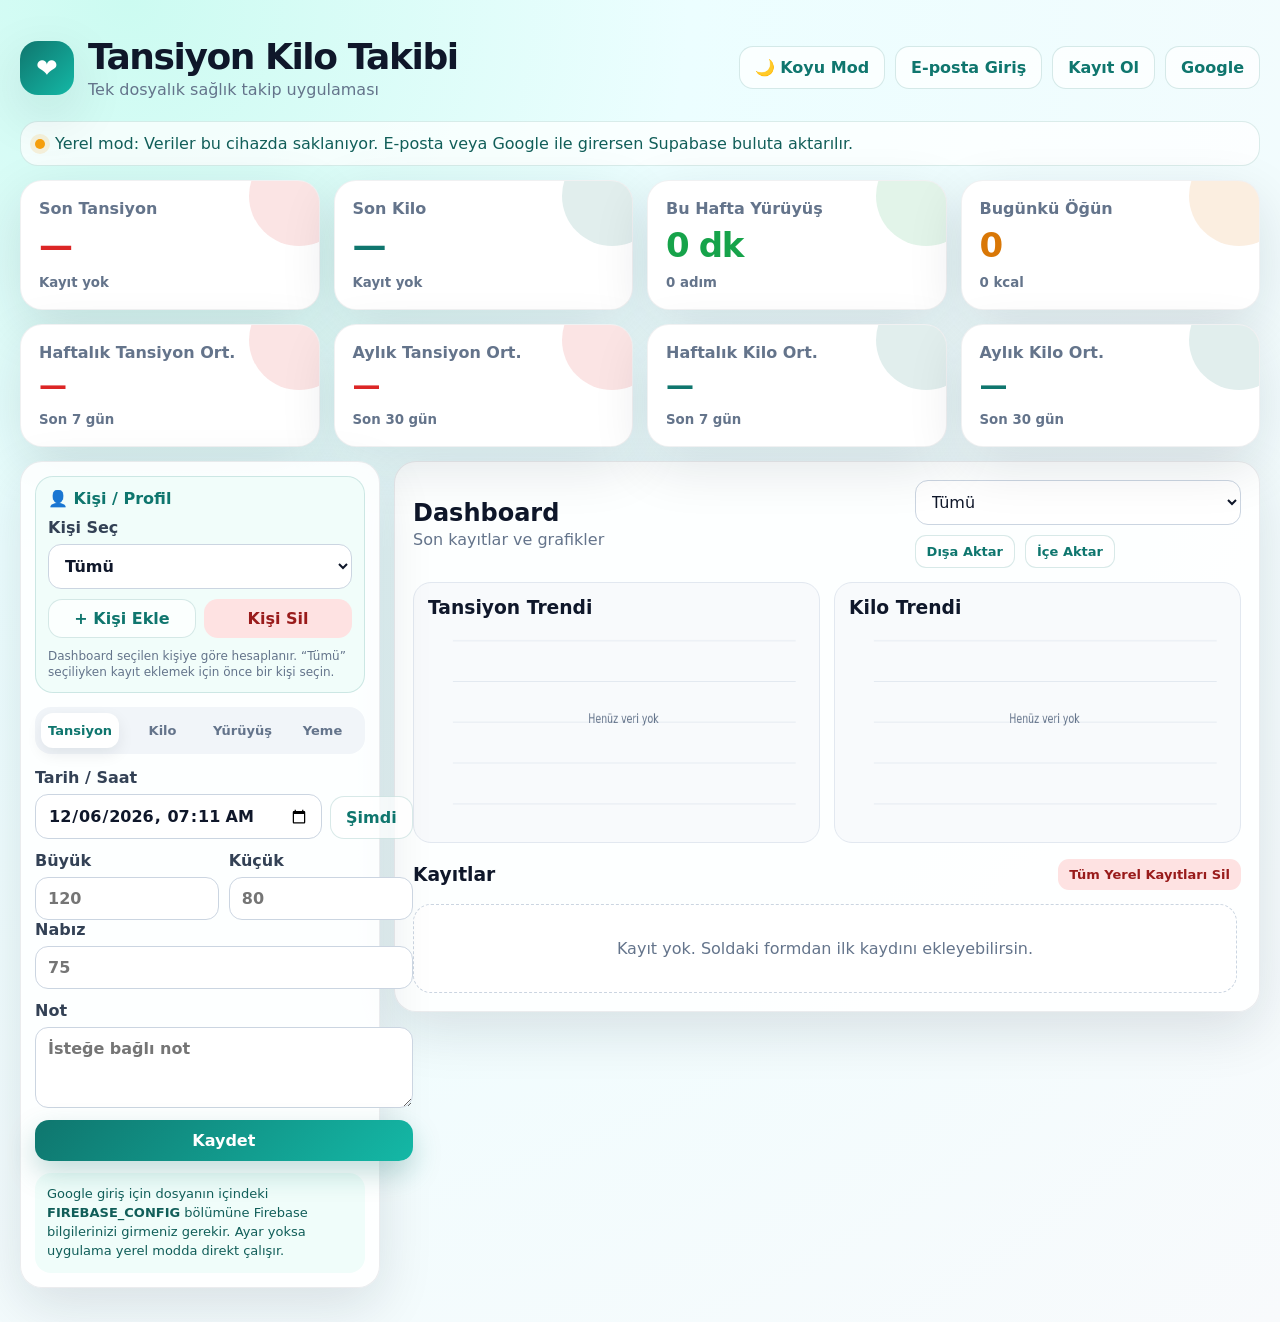
==== index.html @ 2295a3c7 "Add files via upload" ====
<!doctype html>
<html lang="tr">
<head>
<meta charset="utf-8">
<meta name="viewport" content="width=device-width, initial-scale=1, viewport-fit=cover">
<meta name="theme-color" content="#0f766e">
<title>Tansiyon Kilo Takibi - Tek Dosya</title>
<style>
:root{--bg:#ecfeff;--surface:#fff;--muted:#64748b;--text:#0f172a;--primary:#0f766e;--primary2:#14b8a6;--danger:#dc2626;--success:#16a34a;--amber:#d97706;--shadow:0 18px 55px rgba(15,23,42,.12);--radius:22px}*{box-sizing:border-box}body{margin:0;font-family:ui-sans-serif,system-ui,-apple-system,Segoe UI,Roboto,Arial,sans-serif;color:var(--text);background:radial-gradient(circle at 10% 0%,#ccfbf1 0,#ecfeff 32%,#f8fafc 100%);min-height:100vh}button,input,select,textarea{font:inherit}button{cursor:pointer}.app{width:min(1240px,calc(100% - 28px));margin:0 auto;padding:18px 0 34px}.top{display:flex;justify-content:space-between;align-items:center;gap:16px;padding:18px 0 22px}.brand{display:flex;align-items:center;gap:14px}.logo{width:54px;height:54px;border-radius:18px;background:linear-gradient(135deg,var(--primary),var(--primary2));display:grid;place-items:center;color:white;font-size:26px;box-shadow:var(--shadow)}h1{font-size:clamp(23px,4vw,36px);margin:0;letter-spacing:-.04em}.brand p,.panel-head p{margin:3px 0 0;color:var(--muted)}.actions,.filters{display:flex;gap:10px;align-items:center;flex-wrap:wrap}.btn{border:0;border-radius:14px;padding:11px 15px;font-weight:800;transition:.2s;display:inline-flex;align-items:center;justify-content:center;gap:8px;text-decoration:none}.btn:hover{transform:translateY(-1px)}.btn.primary{background:linear-gradient(135deg,var(--primary),var(--primary2));color:#fff;width:100%;box-shadow:0 12px 28px rgba(15,118,110,.25)}.btn.ghost{background:rgba(255,255,255,.72);color:var(--primary);border:1px solid rgba(15,118,110,.16)}.btn.danger{background:#fee2e2;color:#991b1b}.btn.small{padding:8px 11px;border-radius:11px;font-size:13px}.hidden{display:none!important}.status{display:flex;align-items:center;gap:10px;background:rgba(255,255,255,.72);border:1px solid rgba(15,118,110,.14);border-radius:18px;padding:12px 14px;margin-bottom:14px;color:#115e59}.dot{width:10px;height:10px;border-radius:50%;background:#f59e0b;box-shadow:0 0 0 5px rgba(245,158,11,.14)}.status.online .dot{background:#22c55e;box-shadow:0 0 0 5px rgba(34,197,94,.14)}.grid{display:grid;gap:14px}.stats{grid-template-columns:repeat(4,1fr);margin-bottom:14px}.stat{background:var(--surface);border:1px solid rgba(15,23,42,.06);border-radius:var(--radius);padding:18px;box-shadow:var(--shadow);position:relative;overflow:hidden}.stat:after{content:"";position:absolute;right:-30px;top:-35px;width:100px;height:100px;border-radius:50%;opacity:.12;background:currentColor}.stat strong{display:block;font-size:clamp(24px,4vw,34px);letter-spacing:-.04em;margin:7px 0}.stat span,.stat small{color:var(--muted);font-weight:700}.stat.danger{color:var(--danger)}.stat.primary{color:var(--primary)}.stat.success{color:var(--success)}.stat.amber{color:var(--amber)}.layout{display:grid;grid-template-columns:360px 1fr;gap:14px;align-items:start}.panel{background:rgba(255,255,255,.86);border:1px solid rgba(15,23,42,.08);border-radius:var(--radius);box-shadow:var(--shadow)}.form-panel{padding:14px;position:sticky;top:12px}.dash{padding:18px;min-width:0}.tabs{display:grid;grid-template-columns:repeat(4,1fr);gap:7px;background:#f1f5f9;border-radius:16px;padding:6px;margin-bottom:14px}.tab{border:0;border-radius:12px;padding:10px 7px;background:transparent;font-weight:900;color:var(--muted);font-size:13px}.tab.active{background:#fff;color:var(--primary);box-shadow:0 6px 16px rgba(15,23,42,.08)}form{display:grid;gap:12px}label{display:grid;gap:7px;font-weight:800;color:#334155}input,select,textarea{width:100%;border:1px solid #cbd5e1;border-radius:13px;padding:11px 12px;background:#fff;color:var(--text);outline:none}input:focus,select:focus,textarea:focus{border-color:var(--primary);box-shadow:0 0 0 4px rgba(20,184,166,.14)}textarea{resize:vertical}.two{display:grid;grid-template-columns:1fr 1fr;gap:10px}.panel-head,.rec-head{display:flex;align-items:center;justify-content:space-between;gap:12px;margin-bottom:14px}.panel-head h2,.rec-head h3,.chart h3{margin:0}.file input{display:none}.charts{display:grid;grid-template-columns:1fr 1fr;gap:14px;margin-bottom:16px}.chart{background:#f8fafc;border:1px solid #e2e8f0;border-radius:18px;padding:14px;min-width:0}.chart canvas{width:100%;height:210px;display:block}.records{display:grid;gap:10px;max-height:540px;overflow:auto;padding-right:4px}.record{display:grid;grid-template-columns:44px 1fr auto;gap:12px;align-items:center;background:#fff;border:1px solid #e2e8f0;border-radius:17px;padding:12px}.ricon{width:44px;height:44px;border-radius:15px;display:grid;place-items:center;color:#fff;font-size:20px;font-weight:900;background:var(--primary)}.rmeta{display:block;color:var(--muted);font-size:13px;margin-top:2px}.rnote{margin:5px 0 0;color:#475569;white-space:pre-wrap}.del{border:0;background:#fee2e2;color:#991b1b;border-radius:11px;padding:8px 10px;font-weight:900}.empty{padding:34px;text-align:center;color:var(--muted);border:1px dashed #cbd5e1;border-radius:18px;background:#fff}.help{margin-top:12px;padding:12px;border-radius:16px;background:#f0fdfa;color:#115e59;font-size:13px;line-height:1.45}@media(max-width:980px){.stats{grid-template-columns:repeat(2,1fr)}.layout{grid-template-columns:1fr}.form-panel{position:static}.charts{grid-template-columns:1fr}.top{align-items:flex-start;flex-direction:column}.actions{width:100%}}@media(max-width:560px){.app{width:min(100% - 18px,1240px);padding-top:8px}.stats{grid-template-columns:1fr}.two{grid-template-columns:1fr}.tabs{grid-template-columns:repeat(2,1fr)}.panel-head,.rec-head{align-items:flex-start;flex-direction:column}.filters{width:100%}.filters select,.filters .btn{flex:1}.record{grid-template-columns:38px 1fr}.del{grid-column:2;justify-self:start}.ricon{width:38px;height:38px;border-radius:13px}.actions .btn{flex:1}}

/* Açık / koyu mod */
.avg{margin-bottom:14px}.avg .stat strong{font-size:clamp(21px,3vw,28px)}.time-row{display:grid;grid-template-columns:1fr auto;gap:8px;align-items:end}.time-row .btn{height:43px;white-space:nowrap}.person-box{display:grid;gap:10px;margin-bottom:14px;padding:12px;border-radius:18px;background:rgba(240,253,250,.9);border:1px solid rgba(15,118,110,.16)}.person-title{display:flex;justify-content:space-between;align-items:center;gap:8px;font-weight:900;color:#0f766e}.person-actions{display:grid;grid-template-columns:1fr 1fr;gap:8px}.person-actions .btn{padding:9px 10px}.person-note{font-size:12px;color:#64748b;line-height:1.35}
body.dark{--bg:#020617;--surface:#0f172a;--muted:#94a3b8;--text:#e5e7eb;--primary:#2dd4bf;--primary2:#14b8a6;--danger:#fb7185;--success:#4ade80;--amber:#fbbf24;--shadow:0 18px 55px rgba(0,0,0,.45);background:radial-gradient(circle at 10% 0%,#134e4a 0,#020617 38%,#0f172a 100%);color:var(--text)}
body.dark .logo{box-shadow:0 14px 40px rgba(45,212,191,.18)}body.dark .brand p,body.dark .panel-head p,body.dark .stat span,body.dark .stat small,body.dark .rmeta{color:var(--muted)}body.dark .btn.ghost{background:rgba(15,23,42,.72);color:#99f6e4;border-color:rgba(45,212,191,.24)}body.dark .btn.danger,body.dark .del{background:#4c0519;color:#fecdd3}body.dark .status{background:rgba(15,23,42,.78);border-color:rgba(45,212,191,.20);color:#ccfbf1}body.dark .stat,body.dark .panel{background:rgba(15,23,42,.90);border-color:rgba(148,163,184,.16)}body.dark .tabs{background:#020617}body.dark .tab{color:#94a3b8}body.dark .tab.active{background:#164e63;color:#ccfbf1;box-shadow:0 8px 24px rgba(0,0,0,.35)}body.dark label{color:#cbd5e1}body.dark input,body.dark select,body.dark textarea{background:#020617;color:#e5e7eb;border-color:#334155}body.dark input::placeholder,body.dark textarea::placeholder{color:#64748b}body.dark input:focus,body.dark select:focus,body.dark textarea:focus{border-color:#2dd4bf;box-shadow:0 0 0 4px rgba(45,212,191,.16)}body.dark .chart{background:#020617;border-color:#1e293b}body.dark .record{background:#020617;border-color:#1e293b}body.dark .rnote{color:#cbd5e1}body.dark .empty{background:#020617;border-color:#334155;color:#94a3b8}body.dark .help,body.dark .person-box{background:#042f2e;color:#ccfbf1;border-color:rgba(45,212,191,.20)}body.dark .person-title{color:#99f6e4}body.dark .person-note{color:#94a3b8}body.dark .stat.danger{color:#fb7185}body.dark .stat.primary{color:#2dd4bf}body.dark .stat.success{color:#4ade80}body.dark .stat.amber{color:#fbbf24}
</style>
</head>
<body>
<div class="app">
<header class="top"><div class="brand"><div class="logo">❤</div><div><h1>Tansiyon Kilo Takibi</h1><p>Tek dosyalık sağlık takip uygulaması</p></div></div><div class="actions"><button id="themeBtn" class="btn ghost" type="button">🌙 Koyu Mod</button><button id="emailLogin" class="btn ghost" type="button">E-posta Giriş</button><button id="emailSignup" class="btn ghost" type="button">Kayıt Ol</button><button id="login" class="btn ghost" type="button">Google</button><button id="logout" class="btn ghost hidden">Çıkış</button></div></header>
<section id="status" class="status"><span class="dot"></span><span id="statusText">Yerel mod: Veriler bu cihazda saklanıyor.</span></section>
<section class="grid stats"><article class="stat danger"><span>Son Tansiyon</span><strong id="lastBp">—</strong><small id="lastBpMeta">Kayıt yok</small></article><article class="stat primary"><span>Son Kilo</span><strong id="lastWeight">—</strong><small id="lastWeightMeta">Kayıt yok</small></article><article class="stat success"><span>Bu Hafta Yürüyüş</span><strong id="weekWalk">0 dk</strong><small id="weekSteps">0 adım</small></article><article class="stat amber"><span>Bugünkü Öğün</span><strong id="todayMeals">0</strong><small id="todayCalories">0 kcal</small></article></section>
<section class="grid stats avg"><article class="stat danger"><span>Haftalık Tansiyon Ort.</span><strong id="weekBpAvg">—</strong><small>Son 7 gün</small></article><article class="stat danger"><span>Aylık Tansiyon Ort.</span><strong id="monthBpAvg">—</strong><small>Son 30 gün</small></article><article class="stat primary"><span>Haftalık Kilo Ort.</span><strong id="weekWeightAvg">—</strong><small>Son 7 gün</small></article><article class="stat primary"><span>Aylık Kilo Ort.</span><strong id="monthWeightAvg">—</strong><small>Son 30 gün</small></article></section>
<section class="layout"><aside class="panel form-panel"><div class="person-box"><div class="person-title"><span>👤 Kişi / Profil</span></div><label>Kişi Seç<select id="personSelect"></select></label><div class="person-actions"><button id="addPerson" class="btn ghost" type="button">+ Kişi Ekle</button><button id="deletePerson" class="btn danger" type="button">Kişi Sil</button></div><div class="person-note">Dashboard seçilen kişiye göre hesaplanır. “Tümü” seçiliyken kayıt eklemek için önce bir kişi seçin.</div></div><div class="tabs"><button class="tab active" data-type="bp">Tansiyon</button><button class="tab" data-type="weight">Kilo</button><button class="tab" data-type="walk">Yürüyüş</button><button class="tab" data-type="meal">Yeme</button></div><form id="form"><input type="hidden" id="entryType" value="bp"><div class="time-row"><label>Tarih / Saat<input id="dateTime" type="datetime-local" required></label><button id="nowBtn" class="btn ghost" type="button">Şimdi</button></div><div id="bpFields"><div class="two"><label>Büyük<input id="systolic" type="number" min="50" max="260" placeholder="120"></label><label>Küçük<input id="diastolic" type="number" min="30" max="180" placeholder="80"></label></div><label>Nabız<input id="pulse" type="number" min="30" max="220" placeholder="75"></label></div><div id="weightFields" class="hidden"><label>Kilo (kg)<input id="weight" type="number" min="20" max="300" step="0.1" placeholder="78.5"></label></div><div id="walkFields" class="hidden"><div class="two"><label>Süre (dk)<input id="walkMinutes" type="number" min="1" max="1440" placeholder="30"></label><label>Adım<input id="steps" type="number" min="0" max="100000" placeholder="4000"></label></div><label>Mesafe (km)<input id="distance" type="number" min="0" max="100" step="0.01" placeholder="2.5"></label></div><div id="mealFields" class="hidden"><div class="two"><label>Öğün<select id="mealType"><option>Kahvaltı</option><option>Öğle</option><option>Akşam</option><option>Ara Öğün</option></select></label><label>Kalori<input id="calories" type="number" min="0" max="10000" placeholder="450"></label></div><label>Yediklerin<input id="food" maxlength="120" placeholder="Örn. Tavuk salata"></label></div><label>Not<textarea id="note" rows="3" maxlength="300" placeholder="İsteğe bağlı not"></textarea></label><button class="btn primary" type="submit">Kaydet</button></form><div class="help">Google giriş için dosyanın içindeki <b>FIREBASE_CONFIG</b> bölümüne Firebase bilgilerinizi girmeniz gerekir. Ayar yoksa uygulama yerel modda direkt çalışır.</div></aside><main class="panel dash"><div class="panel-head"><div><h2>Dashboard</h2><p>Son kayıtlar ve grafikler</p></div><div class="filters"><select id="filter"><option value="all">Tümü</option><option value="bp">Tansiyon</option><option value="weight">Kilo</option><option value="walk">Yürüyüş</option><option value="meal">Yeme</option></select><button id="export" class="btn ghost small">Dışa Aktar</button><label class="btn ghost small file">İçe Aktar<input id="import" type="file" accept="application/json"></label></div></div><div class="charts"><article class="chart"><h3>Tansiyon Trendi</h3><canvas id="bpChart" width="640" height="260"></canvas></article><article class="chart"><h3>Kilo Trendi</h3><canvas id="weightChart" width="640" height="260"></canvas></article></div><div class="rec-head"><h3>Kayıtlar</h3><button id="clear" class="btn danger small">Tüm Yerel Kayıtları Sil</button></div><div id="records" class="records"></div></main></section>
</div>
<script>
// SUPABASE AYARLARI
// Supabase > Project Settings > API bölümünden Project URL ve anon public key değerlerini buraya yazın.
// Örnek:
// const SUPABASE_URL = 'https://xxxx.supabase.co';
// const SUPABASE_ANON_KEY = 'eyJhbGciOi...';
const SUPABASE_URL = 'https://iuvjkovzbjscrqkmebrj.supabase.co';
const SUPABASE_ANON_KEY = 'sb_publishable_K_ouJFXq0mFa5J-FE37sYQ_2dpvqa9C';

(() => {
  const KEY = 'saglik.tekdosya.v1';
  const PEOPLE_KEY = 'saglik.kisiler.v1';
  const ACTIVE_PERSON_KEY = 'saglik.aktifKisi.v1';
  const THEME_KEY = 'saglik.tema';

  let records = [];
  let people = [];
  let currentPerson = 'all';
  let filter = 'all';
  let type = 'bp';
  let sb = null;
  let session = null;
  let syncing = false;

  const $ = id => document.getElementById(id);
  const cfg = {
    bp: ['Tansiyon', '❤', '#dc2626'],
    weight: ['Kilo', '⚖', '#0f766e'],
    walk: ['Yürüyüş', '👟', '#16a34a'],
    meal: ['Yeme', '🍽', '#d97706']
  };

  function pad(n){ return String(n).padStart(2, '0'); }
  function localVal(d = new Date()){ return `${d.getFullYear()}-${pad(d.getMonth()+1)}-${pad(d.getDate())}T${pad(d.getHours())}:${pad(d.getMinutes())}`; }
  function fmt(iso){ return new Intl.DateTimeFormat('tr-TR', {dateStyle:'medium', timeStyle:'short'}).format(new Date(iso)); }
  function dkey(iso){ const d = new Date(iso); return `${d.getFullYear()}-${pad(d.getMonth()+1)}-${pad(d.getDate())}`; }
  function uuid(){ return crypto.randomUUID ? crypto.randomUUID() : 'id-' + Date.now() + '-' + Math.random().toString(16).slice(2); }
  function safe(x){ return String(x ?? '').replaceAll('&','&amp;').replaceAll('<','&lt;').replaceAll('>','&gt;').replaceAll('"','&quot;'); }

  function save(){ localStorage.setItem(KEY, JSON.stringify(records)); }
  function load(){ try { return JSON.parse(localStorage.getItem(KEY) || '[]'); } catch { return []; } }
  function savePeople(){ localStorage.setItem(PEOPLE_KEY, JSON.stringify(people)); localStorage.setItem(ACTIVE_PERSON_KEY, currentPerson); }
  function loadPeople(){ try { return JSON.parse(localStorage.getItem(PEOPLE_KEY) || '[]'); } catch { return []; } }
  function sorted(a = records){ return [...a].sort((x,y) => new Date(y.dateTime) - new Date(x.dateTime)); }
  function isCloud(){ return !!(sb && session && session.user); }

  function status(t, on=false){ $('statusText').textContent = t; $('status').classList.toggle('online', on); }
  function setStatusMode(){
    if (isCloud()) status(`Bulut mod: ${session.user.email || 'Google hesabı'} Supabase ile senkronize.`, true);
    else status('Yerel mod: Veriler bu cihazda saklanıyor. E-posta veya Google ile girersen Supabase buluta aktarılır.', false);
  }

  function applyTheme(t){
    document.body.classList.toggle('dark', t === 'dark');
    localStorage.setItem(THEME_KEY, t);
    const b = $('themeBtn'); if (b) b.textContent = t === 'dark' ? '☀️ Açık Mod' : '🌙 Koyu Mod';
    charts();
  }
  function initTheme(){ applyTheme(localStorage.getItem(THEME_KEY) || 'light'); }

  function personName(id){ const p = people.find(x => x.id === id); return p ? p.name : 'Kişi Yok'; }
  function activeRecords(){ return currentPerson === 'all' ? records : records.filter(r => (r.personId || 'p1') === currentPerson); }
  function ensurePeople(){
    people = loadPeople();
    if (!people.length) people = [{id:'p1', name:'Ben'}];
    records = records.map(r => r.personId ? r : {...r, personId:'p1'});
    if (currentPerson !== 'all' && !people.some(p => p.id === currentPerson)) currentPerson = people[0]?.id || 'all';
    save(); savePeople();
  }
  function renderPeople(){
    const sel = $('personSelect'); if (!sel) return;
    sel.innerHTML = '<option value="all">Tümü</option>' + people.map(p => `<option value="${safe(p.id)}">${safe(p.name)}</option>`).join('');
    sel.value = currentPerson;
    const del = $('deletePerson'); if (del) del.disabled = currentPerson === 'all' || people.length <= 1;
  }

  function setType(t){
    type = t; $('entryType').value = t;
    document.querySelectorAll('.tab').forEach(b => b.classList.toggle('active', b.dataset.type === t));
    ['bp','weight','walk','meal'].forEach(x => $(x+'Fields').classList.toggle('hidden', x !== t));
  }

  function read(){
    if (currentPerson === 'all') throw Error('Kayıt eklemek için önce bir kişi seçin.');
    const t = $('entryType').value;
    const b = { id: uuid(), personId: currentPerson, type: t, dateTime: new Date($('dateTime').value).toISOString(), note: $('note').value.trim(), createdAt: new Date().toISOString() };
    if (t === 'bp') {
      const systolic = +$('systolic').value, diastolic = +$('diastolic').value, pulse = +$('pulse').value || 0;
      if (!systolic || !diastolic) throw Error('Büyük ve küçük tansiyon zorunlu.');
      return {...b, systolic, diastolic, pulse};
    }
    if (t === 'weight') {
      const weight = +$('weight').value;
      if (!weight) throw Error('Kilo zorunlu.');
      return {...b, weight};
    }
    if (t === 'walk') {
      const minutes = +$('walkMinutes').value || 0, steps = +$('steps').value || 0, distance = +$('distance').value || 0;
      if (!minutes && !steps && !distance) throw Error('En az bir yürüyüş değeri girin.');
      return {...b, minutes, steps, distance};
    }
    const calories = +$('calories').value || 0, food = $('food').value.trim(), mealType = $('mealType').value;
    if (!food && !calories) throw Error('Yemek veya kalori girin.');
    return {...b, mealType, calories, food};
  }

  function recordData(r){
    if (r.type === 'bp') return {systolic:r.systolic, diastolic:r.diastolic, pulse:r.pulse || 0};
    if (r.type === 'weight') return {weight:r.weight};
    if (r.type === 'walk') return {minutes:r.minutes || 0, steps:r.steps || 0, distance:r.distance || 0};
    return {mealType:r.mealType || 'Öğün', calories:r.calories || 0, food:r.food || ''};
  }
  function recordToRow(r){
    return { id:r.id, user_id:session.user.id, person_id:r.personId || 'p1', type:r.type, date_time:r.dateTime, note:r.note || '', data:recordData(r), created_at:r.createdAt || new Date().toISOString() };
  }
  function rowToRecord(row){
    return { id:row.id, personId:row.person_id, type:row.type, dateTime:row.date_time, note:row.note || '', createdAt:row.created_at, ...(row.data || {}) };
  }

  async function upsertCloudPeople(list = people){
    if (!isCloud() || !list.length) return;
    const rows = list.map(p => ({id:p.id, user_id:session.user.id, name:p.name, created_at:p.createdAt || new Date().toISOString()}));
    const {error} = await sb.from('people').upsert(rows, {onConflict:'id'});
    if (error) throw error;
  }
  async function upsertCloudRecords(list = records){
    if (!isCloud() || !list.length) return;
    const rows = list.map(recordToRow);
    const {error} = await sb.from('health_records').upsert(rows, {onConflict:'id'});
    if (error) throw error;
  }
  async function uploadLocalToCloud(){
    if (!isCloud() || syncing) return;
    syncing = true;
    try { ensurePeople(); await upsertCloudPeople(people); await upsertCloudRecords(records); }
    catch(e){ console.error(e); alert('Supabase aktarım hatası: ' + e.message); }
    finally { syncing = false; }
  }
  async function syncFromCloud(){
    if (!isCloud()) return;
    try {
      const [pRes, rRes] = await Promise.all([
        sb.from('people').select('*').eq('user_id', session.user.id).order('created_at', {ascending:true}),
        sb.from('health_records').select('*').eq('user_id', session.user.id).order('date_time', {ascending:false})
      ]);
      if (pRes.error) throw pRes.error;
      if (rRes.error) throw rRes.error;
      people = (pRes.data || []).map(p => ({id:p.id, name:p.name, createdAt:p.created_at}));
      records = (rRes.data || []).map(rowToRecord);
      if (!people.length) people = [{id:'p1', name:'Ben'}];
      if (currentPerson !== 'all' && !people.some(p => p.id === currentPerson)) currentPerson = people[0].id;
      save(); savePeople(); renderPeople(); render(); setStatusMode();
    } catch(e) {
      console.error(e); alert('Supabase veri çekme hatası: ' + e.message);
    }
  }

  async function add(r){
    records = [r, ...records.filter(x => x.id !== r.id)]; save(); render();
    if (isCloud()) { try { await upsertCloudRecords([r]); } catch(e){ alert('Buluta kaydedilemedi: ' + e.message); } }
  }
  async function del(id){
    records = records.filter(r => r.id !== id); save(); render();
    if (isCloud()) {
      const {error} = await sb.from('health_records').delete().eq('user_id', session.user.id).eq('id', id);
      if (error) alert('Buluttan silinemedi: ' + error.message);
    }
  }
  async function addPerson(){
    let name = prompt('Kişi adı yazın:'); if (!name) return; name = name.trim(); if (!name) return;
    const p = {id: uuid(), name, createdAt:new Date().toISOString()};
    people.push(p); currentPerson = p.id; savePeople(); renderPeople(); render();
    if (isCloud()) { try { await upsertCloudPeople([p]); } catch(e){ alert('Kişi buluta kaydedilemedi: ' + e.message); } }
  }
  async function deletePerson(){
    if (currentPerson === 'all') return alert('Silmek için önce bir kişi seçin.');
    if (people.length <= 1) return alert('En az 1 kişi kalmalı.');
    const id = currentPerson, name = personName(id);
    if (!confirm(name + ' kişisi ve ona ait kayıtlar silinsin mi?')) return;
    records = records.filter(r => (r.personId || 'p1') !== id);
    people = people.filter(p => p.id !== id);
    currentPerson = people[0].id;
    save(); savePeople(); renderPeople(); render();
    if (isCloud()) {
      const e1 = await sb.from('health_records').delete().eq('user_id', session.user.id).eq('person_id', id);
      const e2 = await sb.from('people').delete().eq('user_id', session.user.id).eq('id', id);
      if (e1.error || e2.error) alert('Buluttan silme hatası: ' + (e1.error?.message || e2.error?.message));
    }
  }

  function title(r){
    if (r.type === 'bp') return `${r.systolic}/${r.diastolic} mmHg${r.pulse ? ' • Nabız ' + r.pulse : ''}`;
    if (r.type === 'weight') return `${Number(r.weight).toFixed(1)} kg`;
    if (r.type === 'walk') return `${r.minutes || 0} dk • ${r.steps || 0} adım${r.distance ? ' • ' + r.distance + ' km' : ''}`;
    return `${r.mealType || 'Öğün'}${r.food ? ' • ' + r.food : ''}${r.calories ? ' • ' + r.calories + ' kcal' : ''}`;
  }

  function stats(){
    const base = activeRecords();
    const bp = sorted(base.filter(r => r.type === 'bp'))[0];
    $('lastBp').textContent = bp ? `${bp.systolic}/${bp.diastolic}` : '—';
    $('lastBpMeta').textContent = bp ? fmt(bp.dateTime) + (bp.pulse ? ' • ' + bp.pulse + ' nabız' : '') : 'Kayıt yok';
    const w = sorted(base.filter(r => r.type === 'weight'))[0];
    $('lastWeight').textContent = w ? Number(w.weight).toFixed(1) + ' kg' : '—';
    $('lastWeightMeta').textContent = w ? fmt(w.dateTime) : 'Kayıt yok';
    const seven = new Date(); seven.setDate(seven.getDate()-6); seven.setHours(0,0,0,0);
    const walks = base.filter(r => r.type === 'walk' && new Date(r.dateTime) >= seven);
    $('weekWalk').textContent = walks.reduce((s,r) => s + (+r.minutes || 0), 0) + ' dk';
    $('weekSteps').textContent = walks.reduce((s,r) => s + (+r.steps || 0), 0).toLocaleString('tr-TR') + ' adım';
    const today = dkey(new Date().toISOString()), meals = base.filter(r => r.type === 'meal' && dkey(r.dateTime) === today);
    $('todayMeals').textContent = meals.length;
    $('todayCalories').textContent = meals.reduce((s,r) => s + (+r.calories || 0), 0) + ' kcal';
  }
  function avgStats(){
    const base = activeRecords();
    const since = d => { const x = new Date(); x.setDate(x.getDate()-d+1); x.setHours(0,0,0,0); return x; };
    const avg = (arr,key) => arr.length ? arr.reduce((s,r) => s + (+r[key] || 0), 0) / arr.length : null;
    const bpText = arr => arr.length ? Math.round(avg(arr,'systolic')) + '/' + Math.round(avg(arr,'diastolic')) : '—';
    const wText = arr => { const v = avg(arr,'weight'); return v == null ? '—' : v.toFixed(1) + ' kg'; };
    const w7 = since(7), w30 = since(30);
    const bp7 = base.filter(r => r.type === 'bp' && new Date(r.dateTime) >= w7), bp30 = base.filter(r => r.type === 'bp' && new Date(r.dateTime) >= w30);
    const kg7 = base.filter(r => r.type === 'weight' && new Date(r.dateTime) >= w7), kg30 = base.filter(r => r.type === 'weight' && new Date(r.dateTime) >= w30);
    $('weekBpAvg').textContent = bpText(bp7); $('monthBpAvg').textContent = bpText(bp30);
    $('weekWeightAvg').textContent = wText(kg7); $('monthWeightAvg').textContent = wText(kg30);
  }
  function chart(c, items, series){
    const dark = document.body.classList.contains('dark'), ctx = c.getContext('2d'), W = c.width, H = c.height;
    ctx.clearRect(0,0,W,H); ctx.fillStyle = dark ? '#020617' : '#f8fafc'; ctx.fillRect(0,0,W,H); ctx.strokeStyle = dark ? '#1e293b' : '#e2e8f0';
    for (let i=0;i<5;i++){ const y = 28 + i*(H-58)/4; ctx.beginPath(); ctx.moveTo(42,y); ctx.lineTo(W-16,y); ctx.stroke(); }
    if (!items.length){ ctx.fillStyle = dark ? '#94a3b8' : '#64748b'; ctx.font = '16px system-ui'; ctx.fillText('Henüz veri yok', W/2-48, H/2); return; }
    const data = items.slice(-12), vals = data.flatMap(r => series.map(s => +r[s.key]).filter(Boolean));
    const min = Math.min(...vals), max = Math.max(...vals), p = Math.max(5, (max-min)*.15), lo = min-p, hi = max+p;
    const x = i => 48 + i*((W-78)/Math.max(1,data.length-1)), y = v => 22 + (hi-v)*((H-58)/(hi-lo || 1));
    ctx.fillStyle = dark ? '#94a3b8' : '#64748b'; ctx.font = '12px system-ui'; ctx.fillText(Math.round(hi),8,32); ctx.fillText(Math.round(lo),8,H-30);
    series.forEach(s => { ctx.strokeStyle=s.color; ctx.fillStyle=s.color; ctx.lineWidth=3; ctx.beginPath(); data.forEach((r,i)=>{ const xx=x(i), yy=y(+r[s.key]); i?ctx.lineTo(xx,yy):ctx.moveTo(xx,yy); }); ctx.stroke(); data.forEach((r,i)=>{ ctx.beginPath(); ctx.arc(x(i),y(+r[s.key]),4,0,Math.PI*2); ctx.fill(); }); });
  }
  function charts(){
    const base = activeRecords();
    chart($('bpChart'), base.filter(r => r.type === 'bp').sort((a,b) => new Date(a.dateTime)-new Date(b.dateTime)), [{key:'systolic',color:'#dc2626'}, {key:'diastolic',color:'#2563eb'}]);
    chart($('weightChart'), base.filter(r => r.type === 'weight').sort((a,b) => new Date(a.dateTime)-new Date(b.dateTime)), [{key:'weight',color:'#0f766e'}]);
  }
  function recs(){
    const list = sorted(activeRecords()).filter(r => filter === 'all' || r.type === filter), box = $('records'); box.innerHTML = '';
    if (!list.length){ box.innerHTML = '<div class="empty">Kayıt yok. Soldaki formdan ilk kaydını ekleyebilirsin.</div>'; return; }
    list.forEach(r => {
      const c = cfg[r.type], el = document.createElement('article'); el.className = 'record';
      el.innerHTML = `<div class="ricon" style="background:${c[2]}">${c[1]}</div><div><strong>${safe(title(r))}</strong><span class="rmeta">${safe(personName(r.personId || 'p1'))} • ${c[0]} • ${fmt(r.dateTime)}</span><p class="rnote">${safe(r.note || '')}</p></div><button class="del">Sil</button>`;
      el.querySelector('.del').onclick = () => confirm('Bu kayıt silinsin mi?') && del(r.id);
      box.appendChild(el);
    });
  }
  function render(){ stats(); avgStats(); charts(); recs(); }

  async function initSupabase(){
    if (!SUPABASE_URL || !SUPABASE_ANON_KEY) { setStatusMode(); return; }
    try {
      const mod = await import('https://esm.sh/@supabase/supabase-js@2');
      sb = mod.createClient(SUPABASE_URL, SUPABASE_ANON_KEY, { auth:{persistSession:true, autoRefreshToken:true, detectSessionInUrl:true} });
      const {data} = await sb.auth.getSession();
      session = data.session;
      $('logout').classList.toggle('hidden', !session);
      $('login').textContent = session ? 'Bulut Senkron' : 'Google';
      $('emailLogin').classList.toggle('hidden', !!session); $('emailSignup').classList.toggle('hidden', !!session);
      setStatusMode();
      if (session) { await uploadLocalToCloud(); await syncFromCloud(); }
      sb.auth.onAuthStateChange(async (_event, newSession) => {
        session = newSession;
        $('logout').classList.toggle('hidden', !session);
        $('login').textContent = session ? 'Bulut Senkron' : 'Google';
        $('emailLogin').classList.toggle('hidden', !!session); $('emailSignup').classList.toggle('hidden', !!session);
        setStatusMode();
        if (session) { await uploadLocalToCloud(); await syncFromCloud(); }
      });
    } catch(e) { console.error(e); alert('Supabase başlatılamadı: ' + e.message); }
  }
  function askEmailPass(title){
    const email = prompt(title + '\nE-posta adresi:');
    if (!email) return null;
    const password = prompt('Şifre (en az 6 karakter):');
    if (!password) return null;
    if (password.length < 6) { alert('Şifre en az 6 karakter olmalı.'); return null; }
    return {email: email.trim(), password};
  }
  async function ensureSupabaseReady(){
    if (!SUPABASE_URL || !SUPABASE_ANON_KEY) { alert('Supabase için SUPABASE_URL ve SUPABASE_ANON_KEY alanları doldurulmalı.'); return false; }
    if (!sb) await initSupabase();
    return !!sb;
  }
  async function emailLogin(){
    if (!(await ensureSupabaseReady())) return;
    const v = askEmailPass('E-posta ile giriş'); if (!v) return;
    const {error} = await sb.auth.signInWithPassword({email:v.email, password:v.password});
    if (error) return alert('Giriş başarısız: ' + error.message);
    alert('Giriş başarılı. Veriler Supabase ile senkronize edilecek.');
  }
  async function emailSignup(){
    if (!(await ensureSupabaseReady())) return;
    const v = askEmailPass('Yeni hesap oluştur'); if (!v) return;
    const redirectTo = location.href.split('#')[0];
    const {error} = await sb.auth.signUp({email:v.email, password:v.password, options:{emailRedirectTo:redirectTo}});
    if (error) return alert('Kayıt başarısız: ' + error.message);
    alert('Kayıt oluşturuldu. Supabase e-posta onayı açıksa gelen kutundaki onay linkine tıkla, sonra E-posta Giriş yap.');
  }
  async function login(){
    if (!SUPABASE_URL || !SUPABASE_ANON_KEY) return alert('Supabase için dosyanın üstündeki SUPABASE_URL ve SUPABASE_ANON_KEY alanlarını doldurun.');
    if (!sb) await initSupabase();
    if (isCloud()) { await uploadLocalToCloud(); await syncFromCloud(); return alert('Bulut senkron tamamlandı.'); }
    const redirectTo = location.href.split('#')[0];
    const {error} = await sb.auth.signInWithOAuth({provider:'google', options:{redirectTo}});
    if (error) alert('Google girişi başlatılamadı: ' + error.message);
  }
  async function logout(){ if (sb) await sb.auth.signOut(); session = null; setStatusMode(); $('logout').classList.add('hidden'); $('login').textContent = 'Google'; $('emailLogin').classList.remove('hidden'); $('emailSignup').classList.remove('hidden'); }

  function events(){
    $('themeBtn').onclick = () => applyTheme(document.body.classList.contains('dark') ? 'light' : 'dark');
    $('personSelect').onchange = e => { currentPerson = e.target.value; savePeople(); renderPeople(); render(); };
    $('addPerson').onclick = addPerson; $('deletePerson').onclick = deletePerson;
    document.querySelectorAll('.tab').forEach(b => b.onclick = () => setType(b.dataset.type));
    $('nowBtn').onclick = () => { $('dateTime').value = localVal(); delete $('dateTime').dataset.changed; };
    setInterval(() => { const el = $('dateTime'); if (document.activeElement !== el && !el.dataset.changed) el.value = localVal(); }, 60000);
    $('dateTime').addEventListener('input', () => { $('dateTime').dataset.changed = '1'; });
    $('form').onsubmit = async e => { e.preventDefault(); try { if (!$('dateTime').value) $('dateTime').value = localVal(); await add(read()); $('form').reset(); delete $('dateTime').dataset.changed; $('dateTime').value = localVal(); setType(type); } catch(err){ alert(err.message); } };
    $('filter').onchange = e => { filter = e.target.value; recs(); };
    $('export').onclick = () => { const blob = new Blob([JSON.stringify({people, records}, null, 2)], {type:'application/json'}), a = document.createElement('a'); a.href = URL.createObjectURL(blob); a.download = 'saglik-kayitlari-' + dkey(new Date().toISOString()) + '.json'; a.click(); URL.revokeObjectURL(a.href); };
    $('import').onchange = async e => {
      const f = e.target.files[0]; if (!f) return;
      try {
        const imp = JSON.parse(await f.text()), impRecords = Array.isArray(imp) ? imp : (imp.records || []), impPeople = Array.isArray(imp) ? [] : (imp.people || []);
        if (!Array.isArray(impRecords)) throw Error('Dosya formatı uygun değil.');
        const pm = new Map([...people, ...impPeople].filter(p => p.id && p.name).map(p => [p.id, p])); people = [...pm.values()];
        const rm = new Map([...records, ...impRecords].filter(r => r.id && r.type).map(r => [r.id, r.personId ? r : {...r, personId:'p1'}])); records = [...rm.values()];
        ensurePeople(); renderPeople(); save(); render(); if (isCloud()) await uploadLocalToCloud();
      } catch(err){ alert('İçe aktarma başarısız: ' + err.message); }
      e.target.value = '';
    };
    $('clear').onclick = () => { if (confirm('Bu cihazdaki yerel kayıtlar silinsin mi? Bulut hesabınız açıksa Supabase kayıtları silinmez.')) { records = []; save(); render(); } };
    $('emailLogin').onclick = emailLogin; $('emailSignup').onclick = emailSignup; $('login').onclick = login; $('logout').onclick = logout;
  }

  document.addEventListener('DOMContentLoaded', async () => {
    $('dateTime').value = localVal();
    records = load(); currentPerson = localStorage.getItem(ACTIVE_PERSON_KEY) || 'all'; ensurePeople();
    initTheme(); events(); renderPeople(); setType('bp'); render(); setStatusMode();
    await initSupabase();
  });
})();
</script>
</body>
</html>
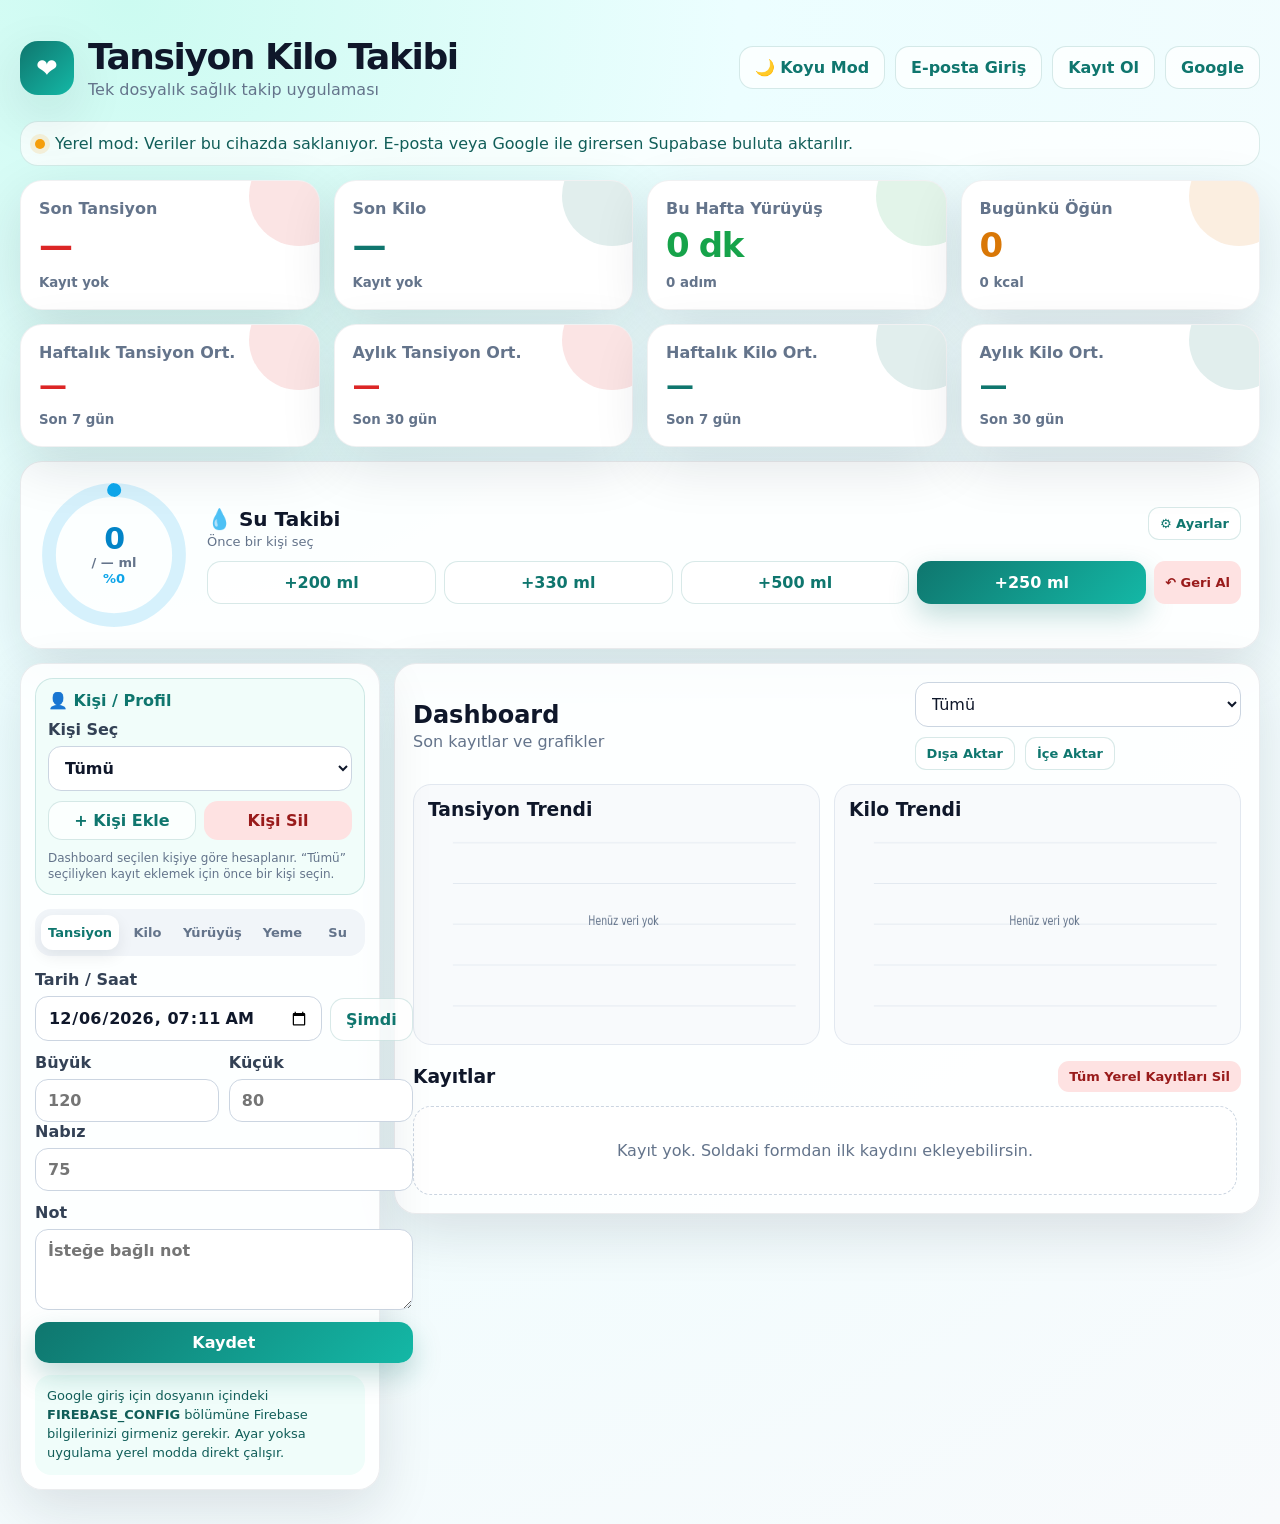
==== commit a6619ec0: "Add files via upload" ====
--- a/index.html
+++ b/index.html
@@ -4,7 +4,14 @@
 <meta charset="utf-8">
 <meta name="viewport" content="width=device-width, initial-scale=1, viewport-fit=cover">
 <meta name="theme-color" content="#0f766e">
-<title>Tansiyon Kilo Takibi - Tek Dosya</title>
+<link rel="manifest" href="manifest.json">
+<meta name="mobile-web-app-capable" content="yes">
+<meta name="apple-mobile-web-app-capable" content="yes">
+<meta name="apple-mobile-web-app-status-bar-style" content="black-translucent">
+<meta name="apple-mobile-web-app-title" content="Sağlık Takibi">
+<link rel="apple-touch-icon" href="icon-192.png">
+<link rel="icon" type="image/png" href="icon-192.png">
+<title>Sağlık Takibi - Tansiyon, Kilo, Su</title>
 <style>
 :root{--bg:#ecfeff;--surface:#fff;--muted:#64748b;--text:#0f172a;--primary:#0f766e;--primary2:#14b8a6;--danger:#dc2626;--success:#16a34a;--amber:#d97706;--shadow:0 18px 55px rgba(15,23,42,.12);--radius:22px}*{box-sizing:border-box}body{margin:0;font-family:ui-sans-serif,system-ui,-apple-system,Segoe UI,Roboto,Arial,sans-serif;color:var(--text);background:radial-gradient(circle at 10% 0%,#ccfbf1 0,#ecfeff 32%,#f8fafc 100%);min-height:100vh}button,input,select,textarea{font:inherit}button{cursor:pointer}.app{width:min(1240px,calc(100% - 28px));margin:0 auto;padding:18px 0 34px}.top{display:flex;justify-content:space-between;align-items:center;gap:16px;padding:18px 0 22px}.brand{display:flex;align-items:center;gap:14px}.logo{width:54px;height:54px;border-radius:18px;background:linear-gradient(135deg,var(--primary),var(--primary2));display:grid;place-items:center;color:white;font-size:26px;box-shadow:var(--shadow)}h1{font-size:clamp(23px,4vw,36px);margin:0;letter-spacing:-.04em}.brand p,.panel-head p{margin:3px 0 0;color:var(--muted)}.actions,.filters{display:flex;gap:10px;align-items:center;flex-wrap:wrap}.btn{border:0;border-radius:14px;padding:11px 15px;font-weight:800;transition:.2s;display:inline-flex;align-items:center;justify-content:center;gap:8px;text-decoration:none}.btn:hover{transform:translateY(-1px)}.btn.primary{background:linear-gradient(135deg,var(--primary),var(--primary2));color:#fff;width:100%;box-shadow:0 12px 28px rgba(15,118,110,.25)}.btn.ghost{background:rgba(255,255,255,.72);color:var(--primary);border:1px solid rgba(15,118,110,.16)}.btn.danger{background:#fee2e2;color:#991b1b}.btn.small{padding:8px 11px;border-radius:11px;font-size:13px}.hidden{display:none!important}.status{display:flex;align-items:center;gap:10px;background:rgba(255,255,255,.72);border:1px solid rgba(15,118,110,.14);border-radius:18px;padding:12px 14px;margin-bottom:14px;color:#115e59}.dot{width:10px;height:10px;border-radius:50%;background:#f59e0b;box-shadow:0 0 0 5px rgba(245,158,11,.14)}.status.online .dot{background:#22c55e;box-shadow:0 0 0 5px rgba(34,197,94,.14)}.grid{display:grid;gap:14px}.stats{grid-template-columns:repeat(4,1fr);margin-bottom:14px}.stat{background:var(--surface);border:1px solid rgba(15,23,42,.06);border-radius:var(--radius);padding:18px;box-shadow:var(--shadow);position:relative;overflow:hidden}.stat:after{content:"";position:absolute;right:-30px;top:-35px;width:100px;height:100px;border-radius:50%;opacity:.12;background:currentColor}.stat strong{display:block;font-size:clamp(24px,4vw,34px);letter-spacing:-.04em;margin:7px 0}.stat span,.stat small{color:var(--muted);font-weight:700}.stat.danger{color:var(--danger)}.stat.primary{color:var(--primary)}.stat.success{color:var(--success)}.stat.amber{color:var(--amber)}.layout{display:grid;grid-template-columns:360px 1fr;gap:14px;align-items:start}.panel{background:rgba(255,255,255,.86);border:1px solid rgba(15,23,42,.08);border-radius:var(--radius);box-shadow:var(--shadow)}.form-panel{padding:14px;position:sticky;top:12px}.dash{padding:18px;min-width:0}.tabs{display:grid;grid-template-columns:repeat(4,1fr);gap:7px;background:#f1f5f9;border-radius:16px;padding:6px;margin-bottom:14px}.tab{border:0;border-radius:12px;padding:10px 7px;background:transparent;font-weight:900;color:var(--muted);font-size:13px}.tab.active{background:#fff;color:var(--primary);box-shadow:0 6px 16px rgba(15,23,42,.08)}form{display:grid;gap:12px}label{display:grid;gap:7px;font-weight:800;color:#334155}input,select,textarea{width:100%;border:1px solid #cbd5e1;border-radius:13px;padding:11px 12px;background:#fff;color:var(--text);outline:none}input:focus,select:focus,textarea:focus{border-color:var(--primary);box-shadow:0 0 0 4px rgba(20,184,166,.14)}textarea{resize:vertical}.two{display:grid;grid-template-columns:1fr 1fr;gap:10px}.panel-head,.rec-head{display:flex;align-items:center;justify-content:space-between;gap:12px;margin-bottom:14px}.panel-head h2,.rec-head h3,.chart h3{margin:0}.file input{display:none}.charts{display:grid;grid-template-columns:1fr 1fr;gap:14px;margin-bottom:16px}.chart{background:#f8fafc;border:1px solid #e2e8f0;border-radius:18px;padding:14px;min-width:0}.chart canvas{width:100%;height:210px;display:block}.records{display:grid;gap:10px;max-height:540px;overflow:auto;padding-right:4px}.record{display:grid;grid-template-columns:44px 1fr auto;gap:12px;align-items:center;background:#fff;border:1px solid #e2e8f0;border-radius:17px;padding:12px}.ricon{width:44px;height:44px;border-radius:15px;display:grid;place-items:center;color:#fff;font-size:20px;font-weight:900;background:var(--primary)}.rmeta{display:block;color:var(--muted);font-size:13px;margin-top:2px}.rnote{margin:5px 0 0;color:#475569;white-space:pre-wrap}.del{border:0;background:#fee2e2;color:#991b1b;border-radius:11px;padding:8px 10px;font-weight:900}.empty{padding:34px;text-align:center;color:var(--muted);border:1px dashed #cbd5e1;border-radius:18px;background:#fff}.help{margin-top:12px;padding:12px;border-radius:16px;background:#f0fdfa;color:#115e59;font-size:13px;line-height:1.45}@media(max-width:980px){.stats{grid-template-columns:repeat(2,1fr)}.layout{grid-template-columns:1fr}.form-panel{position:static}.charts{grid-template-columns:1fr}.top{align-items:flex-start;flex-direction:column}.actions{width:100%}}@media(max-width:560px){.app{width:min(100% - 18px,1240px);padding-top:8px}.stats{grid-template-columns:1fr}.two{grid-template-columns:1fr}.tabs{grid-template-columns:repeat(2,1fr)}.panel-head,.rec-head{align-items:flex-start;flex-direction:column}.filters{width:100%}.filters select,.filters .btn{flex:1}.record{grid-template-columns:38px 1fr}.del{grid-column:2;justify-self:start}.ricon{width:38px;height:38px;border-radius:13px}.actions .btn{flex:1}}
 
@@ -12,6 +19,31 @@
 .avg{margin-bottom:14px}.avg .stat strong{font-size:clamp(21px,3vw,28px)}.time-row{display:grid;grid-template-columns:1fr auto;gap:8px;align-items:end}.time-row .btn{height:43px;white-space:nowrap}.person-box{display:grid;gap:10px;margin-bottom:14px;padding:12px;border-radius:18px;background:rgba(240,253,250,.9);border:1px solid rgba(15,118,110,.16)}.person-title{display:flex;justify-content:space-between;align-items:center;gap:8px;font-weight:900;color:#0f766e}.person-actions{display:grid;grid-template-columns:1fr 1fr;gap:8px}.person-actions .btn{padding:9px 10px}.person-note{font-size:12px;color:#64748b;line-height:1.35}
 body.dark{--bg:#020617;--surface:#0f172a;--muted:#94a3b8;--text:#e5e7eb;--primary:#2dd4bf;--primary2:#14b8a6;--danger:#fb7185;--success:#4ade80;--amber:#fbbf24;--shadow:0 18px 55px rgba(0,0,0,.45);background:radial-gradient(circle at 10% 0%,#134e4a 0,#020617 38%,#0f172a 100%);color:var(--text)}
 body.dark .logo{box-shadow:0 14px 40px rgba(45,212,191,.18)}body.dark .brand p,body.dark .panel-head p,body.dark .stat span,body.dark .stat small,body.dark .rmeta{color:var(--muted)}body.dark .btn.ghost{background:rgba(15,23,42,.72);color:#99f6e4;border-color:rgba(45,212,191,.24)}body.dark .btn.danger,body.dark .del{background:#4c0519;color:#fecdd3}body.dark .status{background:rgba(15,23,42,.78);border-color:rgba(45,212,191,.20);color:#ccfbf1}body.dark .stat,body.dark .panel{background:rgba(15,23,42,.90);border-color:rgba(148,163,184,.16)}body.dark .tabs{background:#020617}body.dark .tab{color:#94a3b8}body.dark .tab.active{background:#164e63;color:#ccfbf1;box-shadow:0 8px 24px rgba(0,0,0,.35)}body.dark label{color:#cbd5e1}body.dark input,body.dark select,body.dark textarea{background:#020617;color:#e5e7eb;border-color:#334155}body.dark input::placeholder,body.dark textarea::placeholder{color:#64748b}body.dark input:focus,body.dark select:focus,body.dark textarea:focus{border-color:#2dd4bf;box-shadow:0 0 0 4px rgba(45,212,191,.16)}body.dark .chart{background:#020617;border-color:#1e293b}body.dark .record{background:#020617;border-color:#1e293b}body.dark .rnote{color:#cbd5e1}body.dark .empty{background:#020617;border-color:#334155;color:#94a3b8}body.dark .help,body.dark .person-box{background:#042f2e;color:#ccfbf1;border-color:rgba(45,212,191,.20)}body.dark .person-title{color:#99f6e4}body.dark .person-note{color:#94a3b8}body.dark .stat.danger{color:#fb7185}body.dark .stat.primary{color:#2dd4bf}body.dark .stat.success{color:#4ade80}body.dark .stat.amber{color:#fbbf24}
+
+/* Su takibi kartı */
+.tabs{grid-template-columns:repeat(5,1fr)}
+.water-card{display:flex;gap:18px;align-items:center;padding:18px;margin-bottom:14px}
+.water-ring-wrap{position:relative;flex:0 0 auto;width:150px;height:150px;display:grid;place-items:center}
+.water-ring{width:150px;height:150px;transform:rotate(-90deg)}
+.wr-bg{fill:none;stroke:rgba(14,165,233,.16);stroke-width:11}
+.wr-fg{fill:none;stroke:#0ea5e9;stroke-width:11;stroke-linecap:round;stroke-dasharray:327;stroke-dashoffset:327;transition:stroke-dashoffset .6s cubic-bezier(.4,0,.2,1)}
+.water-ring-text{position:absolute;inset:0;display:grid;place-content:center;align-content:center;text-align:center;gap:1px}
+.water-ring-text strong{font-size:30px;letter-spacing:-.04em;color:#0284c7;line-height:1}
+.water-ring-text span{color:var(--muted);font-weight:800;font-size:13px}
+.water-ring-text small{color:#0ea5e9;font-weight:900;font-size:13px}
+.water-main{flex:1;min-width:0}
+.water-head{display:flex;justify-content:space-between;align-items:flex-start;gap:10px;margin-bottom:12px}
+.water-head h2{margin:0;font-size:20px}.water-head p{margin:3px 0 0;color:var(--muted);font-size:13px}
+.water-quick{display:flex;flex-wrap:wrap;gap:8px}
+.water-quick .wq{flex:1 1 86px}.water-quick .btn.primary{width:auto}
+.water-cfg{margin-top:14px;padding-top:14px;border-top:1px dashed rgba(14,165,233,.35);display:grid;gap:12px}
+.switch-row{display:flex!important;justify-content:space-between;align-items:center;gap:10px;background:rgba(14,165,233,.07);border:1px solid rgba(14,165,233,.18);border-radius:13px;padding:11px 13px;font-weight:800;color:#0369a1}
+.switch-row input{width:auto;height:22px;width:22px;accent-color:#0ea5e9}
+#reminderHelp{margin:0}
+@media(max-width:560px){.tabs{grid-template-columns:repeat(3,1fr)}.water-card{flex-direction:column;text-align:center}.water-quick{justify-content:center}}
+body.dark .wr-bg{stroke:rgba(56,189,248,.18)}body.dark .wr-fg{stroke:#38bdf8}
+body.dark .water-ring-text strong{color:#7dd3fc}body.dark .water-ring-text small{color:#38bdf8}
+body.dark .switch-row{background:rgba(56,189,248,.08);border-color:rgba(56,189,248,.22);color:#7dd3fc}
 </style>
 </head>
 <body>
@@ -20,7 +52,19 @@
 <section id="status" class="status"><span class="dot"></span><span id="statusText">Yerel mod: Veriler bu cihazda saklanıyor.</span></section>
 <section class="grid stats"><article class="stat danger"><span>Son Tansiyon</span><strong id="lastBp">—</strong><small id="lastBpMeta">Kayıt yok</small></article><article class="stat primary"><span>Son Kilo</span><strong id="lastWeight">—</strong><small id="lastWeightMeta">Kayıt yok</small></article><article class="stat success"><span>Bu Hafta Yürüyüş</span><strong id="weekWalk">0 dk</strong><small id="weekSteps">0 adım</small></article><article class="stat amber"><span>Bugünkü Öğün</span><strong id="todayMeals">0</strong><small id="todayCalories">0 kcal</small></article></section>
 <section class="grid stats avg"><article class="stat danger"><span>Haftalık Tansiyon Ort.</span><strong id="weekBpAvg">—</strong><small>Son 7 gün</small></article><article class="stat danger"><span>Aylık Tansiyon Ort.</span><strong id="monthBpAvg">—</strong><small>Son 30 gün</small></article><article class="stat primary"><span>Haftalık Kilo Ort.</span><strong id="weekWeightAvg">—</strong><small>Son 7 gün</small></article><article class="stat primary"><span>Aylık Kilo Ort.</span><strong id="monthWeightAvg">—</strong><small>Son 30 gün</small></article></section>
-<section class="layout"><aside class="panel form-panel"><div class="person-box"><div class="person-title"><span>👤 Kişi / Profil</span></div><label>Kişi Seç<select id="personSelect"></select></label><div class="person-actions"><button id="addPerson" class="btn ghost" type="button">+ Kişi Ekle</button><button id="deletePerson" class="btn danger" type="button">Kişi Sil</button></div><div class="person-note">Dashboard seçilen kişiye göre hesaplanır. “Tümü” seçiliyken kayıt eklemek için önce bir kişi seçin.</div></div><div class="tabs"><button class="tab active" data-type="bp">Tansiyon</button><button class="tab" data-type="weight">Kilo</button><button class="tab" data-type="walk">Yürüyüş</button><button class="tab" data-type="meal">Yeme</button></div><form id="form"><input type="hidden" id="entryType" value="bp"><div class="time-row"><label>Tarih / Saat<input id="dateTime" type="datetime-local" required></label><button id="nowBtn" class="btn ghost" type="button">Şimdi</button></div><div id="bpFields"><div class="two"><label>Büyük<input id="systolic" type="number" min="50" max="260" placeholder="120"></label><label>Küçük<input id="diastolic" type="number" min="30" max="180" placeholder="80"></label></div><label>Nabız<input id="pulse" type="number" min="30" max="220" placeholder="75"></label></div><div id="weightFields" class="hidden"><label>Kilo (kg)<input id="weight" type="number" min="20" max="300" step="0.1" placeholder="78.5"></label></div><div id="walkFields" class="hidden"><div class="two"><label>Süre (dk)<input id="walkMinutes" type="number" min="1" max="1440" placeholder="30"></label><label>Adım<input id="steps" type="number" min="0" max="100000" placeholder="4000"></label></div><label>Mesafe (km)<input id="distance" type="number" min="0" max="100" step="0.01" placeholder="2.5"></label></div><div id="mealFields" class="hidden"><div class="two"><label>Öğün<select id="mealType"><option>Kahvaltı</option><option>Öğle</option><option>Akşam</option><option>Ara Öğün</option></select></label><label>Kalori<input id="calories" type="number" min="0" max="10000" placeholder="450"></label></div><label>Yediklerin<input id="food" maxlength="120" placeholder="Örn. Tavuk salata"></label></div><label>Not<textarea id="note" rows="3" maxlength="300" placeholder="İsteğe bağlı not"></textarea></label><button class="btn primary" type="submit">Kaydet</button></form><div class="help">Google giriş için dosyanın içindeki <b>FIREBASE_CONFIG</b> bölümüne Firebase bilgilerinizi girmeniz gerekir. Ayar yoksa uygulama yerel modda direkt çalışır.</div></aside><main class="panel dash"><div class="panel-head"><div><h2>Dashboard</h2><p>Son kayıtlar ve grafikler</p></div><div class="filters"><select id="filter"><option value="all">Tümü</option><option value="bp">Tansiyon</option><option value="weight">Kilo</option><option value="walk">Yürüyüş</option><option value="meal">Yeme</option></select><button id="export" class="btn ghost small">Dışa Aktar</button><label class="btn ghost small file">İçe Aktar<input id="import" type="file" accept="application/json"></label></div></div><div class="charts"><article class="chart"><h3>Tansiyon Trendi</h3><canvas id="bpChart" width="640" height="260"></canvas></article><article class="chart"><h3>Kilo Trendi</h3><canvas id="weightChart" width="640" height="260"></canvas></article></div><div class="rec-head"><h3>Kayıtlar</h3><button id="clear" class="btn danger small">Tüm Yerel Kayıtları Sil</button></div><div id="records" class="records"></div></main></section>
+<section id="waterCard" class="panel water-card">
+<div class="water-ring-wrap"><svg class="water-ring" viewBox="0 0 120 120"><circle class="wr-bg" cx="60" cy="60" r="52"></circle><circle id="wrProg" class="wr-fg" cx="60" cy="60" r="52"></circle></svg><div class="water-ring-text"><strong id="waterNow">0</strong><span id="waterGoalText">/ 0 ml</span><small id="waterPct">%0</small></div></div>
+<div class="water-main"><div class="water-head"><div><h2>💧 Su Takibi</h2><p id="waterHint">Kilona göre günlük su hedefin</p></div><button id="waterCfgBtn" class="btn ghost small" type="button">⚙ Ayarlar</button></div>
+<div class="water-quick"><button class="btn ghost wq" data-ml="200" type="button">+200 ml</button><button class="btn ghost wq" data-ml="330" type="button">+330 ml</button><button class="btn ghost wq" data-ml="500" type="button">+500 ml</button><button id="waterGlass" class="btn primary wq" type="button">+1 Bardak</button><button id="waterUndo" class="btn danger small" type="button">↶ Geri Al</button></div>
+<div id="waterCfg" class="water-cfg hidden">
+<label>Formül (ml / kg)<select id="mlPerKg"><option value="30">30 ml/kg — az hareketli</option><option value="33">33 ml/kg — normal</option><option value="35">35 ml/kg — aktif</option><option value="40">40 ml/kg — çok aktif / sıcak hava</option></select></label>
+<label class="switch-row"><span>🔔 Su içme hatırlatıcısı</span><input id="reminderOn" type="checkbox"></label>
+<div class="two"><label>Sıklık<select id="intervalMin"><option value="60">1 saatte bir</option><option value="90">1.5 saatte bir</option><option value="120">2 saatte bir</option><option value="180">3 saatte bir</option></select></label><label>Bardak boyu (ml)<input id="glassSize" type="number" min="50" max="1000" step="10" placeholder="250"></label></div>
+<div class="two"><label>Başlangıç saati<input id="startHour" type="number" min="0" max="23" placeholder="8"></label><label>Bitiş saati<input id="endHour" type="number" min="1" max="24" placeholder="22"></label></div>
+<div class="help" id="reminderHelp">Hatırlatıcı, uygulama açıkken veya ana ekrana eklenmiş (PWA) çalışırken bildirim gönderir. Telefonun bildirim iznini vermen gerekir.</div>
+</div></div>
+</section>
+<section class="layout"><aside class="panel form-panel"><div class="person-box"><div class="person-title"><span>👤 Kişi / Profil</span></div><label>Kişi Seç<select id="personSelect"></select></label><div class="person-actions"><button id="addPerson" class="btn ghost" type="button">+ Kişi Ekle</button><button id="deletePerson" class="btn danger" type="button">Kişi Sil</button></div><div class="person-note">Dashboard seçilen kişiye göre hesaplanır. “Tümü” seçiliyken kayıt eklemek için önce bir kişi seçin.</div></div><div class="tabs"><button class="tab active" data-type="bp">Tansiyon</button><button class="tab" data-type="weight">Kilo</button><button class="tab" data-type="walk">Yürüyüş</button><button class="tab" data-type="meal">Yeme</button><button class="tab" data-type="water">Su</button></div><form id="form"><input type="hidden" id="entryType" value="bp"><div class="time-row"><label>Tarih / Saat<input id="dateTime" type="datetime-local" required></label><button id="nowBtn" class="btn ghost" type="button">Şimdi</button></div><div id="bpFields"><div class="two"><label>Büyük<input id="systolic" type="number" min="50" max="260" placeholder="120"></label><label>Küçük<input id="diastolic" type="number" min="30" max="180" placeholder="80"></label></div><label>Nabız<input id="pulse" type="number" min="30" max="220" placeholder="75"></label></div><div id="weightFields" class="hidden"><label>Kilo (kg)<input id="weight" type="number" min="20" max="300" step="0.1" placeholder="78.5"></label></div><div id="walkFields" class="hidden"><div class="two"><label>Süre (dk)<input id="walkMinutes" type="number" min="1" max="1440" placeholder="30"></label><label>Adım<input id="steps" type="number" min="0" max="100000" placeholder="4000"></label></div><label>Mesafe (km)<input id="distance" type="number" min="0" max="100" step="0.01" placeholder="2.5"></label></div><div id="mealFields" class="hidden"><div class="two"><label>Öğün<select id="mealType"><option>Kahvaltı</option><option>Öğle</option><option>Akşam</option><option>Ara Öğün</option></select></label><label>Kalori<input id="calories" type="number" min="0" max="10000" placeholder="450"></label></div><label>Yediklerin<input id="food" maxlength="120" placeholder="Örn. Tavuk salata"></label></div><div id="waterFields" class="hidden"><label>Su miktarı (ml)<input id="ml" type="number" min="10" max="3000" step="10" placeholder="250"></label></div><label>Not<textarea id="note" rows="3" maxlength="300" placeholder="İsteğe bağlı not"></textarea></label><button class="btn primary" type="submit">Kaydet</button></form><div class="help">Google giriş için dosyanın içindeki <b>FIREBASE_CONFIG</b> bölümüne Firebase bilgilerinizi girmeniz gerekir. Ayar yoksa uygulama yerel modda direkt çalışır.</div></aside><main class="panel dash"><div class="panel-head"><div><h2>Dashboard</h2><p>Son kayıtlar ve grafikler</p></div><div class="filters"><select id="filter"><option value="all">Tümü</option><option value="bp">Tansiyon</option><option value="weight">Kilo</option><option value="walk">Yürüyüş</option><option value="meal">Yeme</option><option value="water">Su</option></select><button id="export" class="btn ghost small">Dışa Aktar</button><label class="btn ghost small file">İçe Aktar<input id="import" type="file" accept="application/json"></label></div></div><div class="charts"><article class="chart"><h3>Tansiyon Trendi</h3><canvas id="bpChart" width="640" height="260"></canvas></article><article class="chart"><h3>Kilo Trendi</h3><canvas id="weightChart" width="640" height="260"></canvas></article></div><div class="rec-head"><h3>Kayıtlar</h3><button id="clear" class="btn danger small">Tüm Yerel Kayıtları Sil</button></div><div id="records" class="records"></div></main></section>
 </div>
 <script>
 // SUPABASE AYARLARI
@@ -45,13 +89,15 @@
   let sb = null;
   let session = null;
   let syncing = false;
+  let water = {mlPerKg:33, glass:250, reminderOn:false, intervalMin:120, startHour:8, endHour:22, lastNotify:0};
 
   const $ = id => document.getElementById(id);
   const cfg = {
     bp: ['Tansiyon', '❤', '#dc2626'],
     weight: ['Kilo', '⚖', '#0f766e'],
     walk: ['Yürüyüş', '👟', '#16a34a'],
-    meal: ['Yeme', '🍽', '#d97706']
+    meal: ['Yeme', '🍽', '#d97706'],
+    water: ['Su', '💧', '#0ea5e9']
   };
 
   function pad(n){ return String(n).padStart(2, '0'); }
@@ -101,7 +147,7 @@
   function setType(t){
     type = t; $('entryType').value = t;
     document.querySelectorAll('.tab').forEach(b => b.classList.toggle('active', b.dataset.type === t));
-    ['bp','weight','walk','meal'].forEach(x => $(x+'Fields').classList.toggle('hidden', x !== t));
+    ['bp','weight','walk','meal','water'].forEach(x => $(x+'Fields').classList.toggle('hidden', x !== t));
   }
 
   function read(){
@@ -123,6 +169,11 @@
       if (!minutes && !steps && !distance) throw Error('En az bir yürüyüş değeri girin.');
       return {...b, minutes, steps, distance};
     }
+    if (t === 'water') {
+      const ml = +$('ml').value;
+      if (!ml) throw Error('Su miktarı (ml) zorunlu.');
+      return {...b, ml};
+    }
     const calories = +$('calories').value || 0, food = $('food').value.trim(), mealType = $('mealType').value;
     if (!food && !calories) throw Error('Yemek veya kalori girin.');
     return {...b, mealType, calories, food};
@@ -132,6 +183,7 @@
     if (r.type === 'bp') return {systolic:r.systolic, diastolic:r.diastolic, pulse:r.pulse || 0};
     if (r.type === 'weight') return {weight:r.weight};
     if (r.type === 'walk') return {minutes:r.minutes || 0, steps:r.steps || 0, distance:r.distance || 0};
+    if (r.type === 'water') return {ml:r.ml || 0};
     return {mealType:r.mealType || 'Öğün', calories:r.calories || 0, food:r.food || ''};
   }
   function recordToRow(r){
@@ -216,6 +268,7 @@
     if (r.type === 'bp') return `${r.systolic}/${r.diastolic} mmHg${r.pulse ? ' • Nabız ' + r.pulse : ''}`;
     if (r.type === 'weight') return `${Number(r.weight).toFixed(1)} kg`;
     if (r.type === 'walk') return `${r.minutes || 0} dk • ${r.steps || 0} adım${r.distance ? ' • ' + r.distance + ' km' : ''}`;
+    if (r.type === 'water') return `${r.ml || 0} ml su`;
     return `${r.mealType || 'Öğün'}${r.food ? ' • ' + r.food : ''}${r.calories ? ' • ' + r.calories + ' kcal' : ''}`;
   }
 
@@ -273,7 +326,91 @@
       box.appendChild(el);
     });
   }
-  function render(){ stats(); avgStats(); charts(); recs(); }
+  const WATER_KEY = 'saglik.su.v1';
+  function loadWaterCfg(){ try { water = {...water, ...(JSON.parse(localStorage.getItem(WATER_KEY) || '{}'))}; } catch {} }
+  function saveWaterCfg(){ localStorage.setItem(WATER_KEY, JSON.stringify(water)); }
+  function latestWeight(){ const w = sorted(activeRecords().filter(r => r.type === 'weight'))[0]; return w ? +w.weight : 0; }
+  function todayWaterMl(){ const t = dkey(new Date().toISOString()); return activeRecords().filter(r => r.type === 'water' && dkey(r.dateTime) === t).reduce((s,r) => s + (+r.ml || 0), 0); }
+  function todayWalkMin(){ const t = dkey(new Date().toISOString()); return activeRecords().filter(r => r.type === 'walk' && dkey(r.dateTime) === t).reduce((s,r) => s + (+r.minutes || 0), 0); }
+  function waterGoal(){
+    const kg = latestWeight(); if (!kg) return 0;
+    let ml = kg * water.mlPerKg + Math.floor(todayWalkMin()/30) * 350; // aktivite bonusu
+    return Math.round(ml/50) * 50;
+  }
+  async function addWater(ml){
+    if (currentPerson === 'all') return alert('Su eklemek için önce bir kişi seçin.');
+    if (!ml || ml <= 0) return;
+    await add({ id:uuid(), personId:currentPerson, type:'water', dateTime:new Date().toISOString(), note:'', createdAt:new Date().toISOString(), ml });
+  }
+  function undoWater(){
+    const t = dkey(new Date().toISOString());
+    const last = sorted(activeRecords().filter(r => r.type === 'water' && dkey(r.dateTime) === t))[0];
+    if (!last) return alert('Bugün geri alınacak su kaydı yok.');
+    del(last.id);
+  }
+  const RING_C = 2 * Math.PI * 52;
+  function renderWater(){
+    const goal = waterGoal(), now = todayWaterMl(), kg = latestWeight();
+    const pct = goal ? Math.min(100, Math.round(now/goal*100)) : 0;
+    $('waterNow').textContent = now;
+    $('waterGoalText').textContent = goal ? '/ ' + goal + ' ml' : '/ — ml';
+    $('waterPct').textContent = '%' + pct;
+    $('wrProg').style.strokeDashoffset = RING_C * (1 - pct/100);
+    if (currentPerson === 'all') $('waterHint').textContent = 'Önce bir kişi seç';
+    else if (!kg) $('waterHint').textContent = 'Hedef için önce bir Kilo kaydı gir';
+    else { const rem = Math.max(0, goal - now); $('waterHint').textContent = rem > 0 ? `${kg} kg • ${rem} ml kaldı` : '🎉 Günlük hedef tamam!'; }
+    // ayar alanlarını senkronla
+    $('mlPerKg').value = String(water.mlPerKg);
+    $('glassSize').value = water.glass;
+    $('intervalMin').value = String(water.intervalMin);
+    $('startHour').value = water.startHour;
+    $('endHour').value = water.endHour;
+    $('reminderOn').checked = !!water.reminderOn;
+    $('waterGlass').textContent = '+' + water.glass + ' ml';
+  }
+  function waterNotify(){
+    if (!('Notification' in window) || Notification.permission !== 'granted') return;
+    const goal = waterGoal(), rem = Math.max(0, goal - todayWaterMl());
+    const body = goal ? `Bugün ${todayWaterMl()} ml içtin. Hedefe ${rem} ml kaldı 💧` : 'Bir bardak su içme zamanı 💧';
+    const opts = { body, icon:'icon-192.png', badge:'icon-192.png', tag:'su-hatirlatici', renotify:true, lang:'tr' };
+    if (navigator.serviceWorker && navigator.serviceWorker.ready) {
+      navigator.serviceWorker.ready.then(reg => reg.showNotification('💧 Su Hatırlatıcı', opts)).catch(() => { try { new Notification('💧 Su Hatırlatıcı', opts); } catch {} });
+    } else { try { new Notification('💧 Su Hatırlatıcı', opts); } catch {} }
+    water.lastNotify = Date.now(); saveWaterCfg();
+  }
+  function waterTick(){
+    if (!water.reminderOn || !('Notification' in window) || Notification.permission !== 'granted') return;
+    const h = new Date().getHours();
+    if (h < water.startHour || h >= water.endHour) return;
+    const goal = waterGoal();
+    if (goal && todayWaterMl() >= goal) return; // hedef dolduysa rahatsız etme
+    if (Date.now() - (water.lastNotify || 0) >= water.intervalMin * 60000) waterNotify();
+  }
+  async function toggleReminder(on){
+    if (on) {
+      if (!('Notification' in window)) { alert('Bu tarayıcı bildirimleri desteklemiyor.'); $('reminderOn').checked = false; return; }
+      let perm = Notification.permission;
+      if (perm !== 'granted') perm = await Notification.requestPermission();
+      if (perm !== 'granted') { alert('Bildirim izni verilmedi. Telefon/tarayıcı ayarlarından izin verebilirsin.'); $('reminderOn').checked = false; water.reminderOn = false; saveWaterCfg(); return; }
+      water.reminderOn = true; water.lastNotify = Date.now() - water.intervalMin * 60000; saveWaterCfg();
+      waterNotify(); // anında test bildirimi
+    } else { water.reminderOn = false; saveWaterCfg(); }
+  }
+  function waterEvents(){
+    document.querySelectorAll('.water-quick .wq[data-ml]').forEach(b => b.onclick = () => addWater(+b.dataset.ml));
+    $('waterGlass').onclick = () => addWater(water.glass);
+    $('waterUndo').onclick = undoWater;
+    $('waterCfgBtn').onclick = () => $('waterCfg').classList.toggle('hidden');
+    $('mlPerKg').onchange = e => { water.mlPerKg = +e.target.value; saveWaterCfg(); renderWater(); };
+    $('glassSize').onchange = e => { water.glass = Math.max(50, Math.min(1000, +e.target.value || 250)); saveWaterCfg(); renderWater(); };
+    $('intervalMin').onchange = e => { water.intervalMin = +e.target.value; saveWaterCfg(); };
+    $('startHour').onchange = e => { water.startHour = Math.max(0, Math.min(23, +e.target.value || 0)); saveWaterCfg(); };
+    $('endHour').onchange = e => { water.endHour = Math.max(1, Math.min(24, +e.target.value || 22)); saveWaterCfg(); };
+    $('reminderOn').onchange = e => toggleReminder(e.target.checked);
+    setInterval(waterTick, 60000);
+  }
+
+  function render(){ stats(); avgStats(); charts(); recs(); renderWater(); }
 
   async function initSupabase(){
     if (!SUPABASE_URL || !SUPABASE_ANON_KEY) { setStatusMode(); return; }
@@ -364,7 +501,11 @@
   document.addEventListener('DOMContentLoaded', async () => {
     $('dateTime').value = localVal();
     records = load(); currentPerson = localStorage.getItem(ACTIVE_PERSON_KEY) || 'all'; ensurePeople();
-    initTheme(); events(); renderPeople(); setType('bp'); render(); setStatusMode();
+    loadWaterCfg();
+    initTheme(); events(); waterEvents(); renderPeople(); setType('bp'); render(); setStatusMode();
+    if ('serviceWorker' in navigator && location.protocol.startsWith('http')) {
+      navigator.serviceWorker.register('sw.js').catch(e => console.warn('SW kaydı başarısız:', e));
+    }
     await initSupabase();
   });
 })();
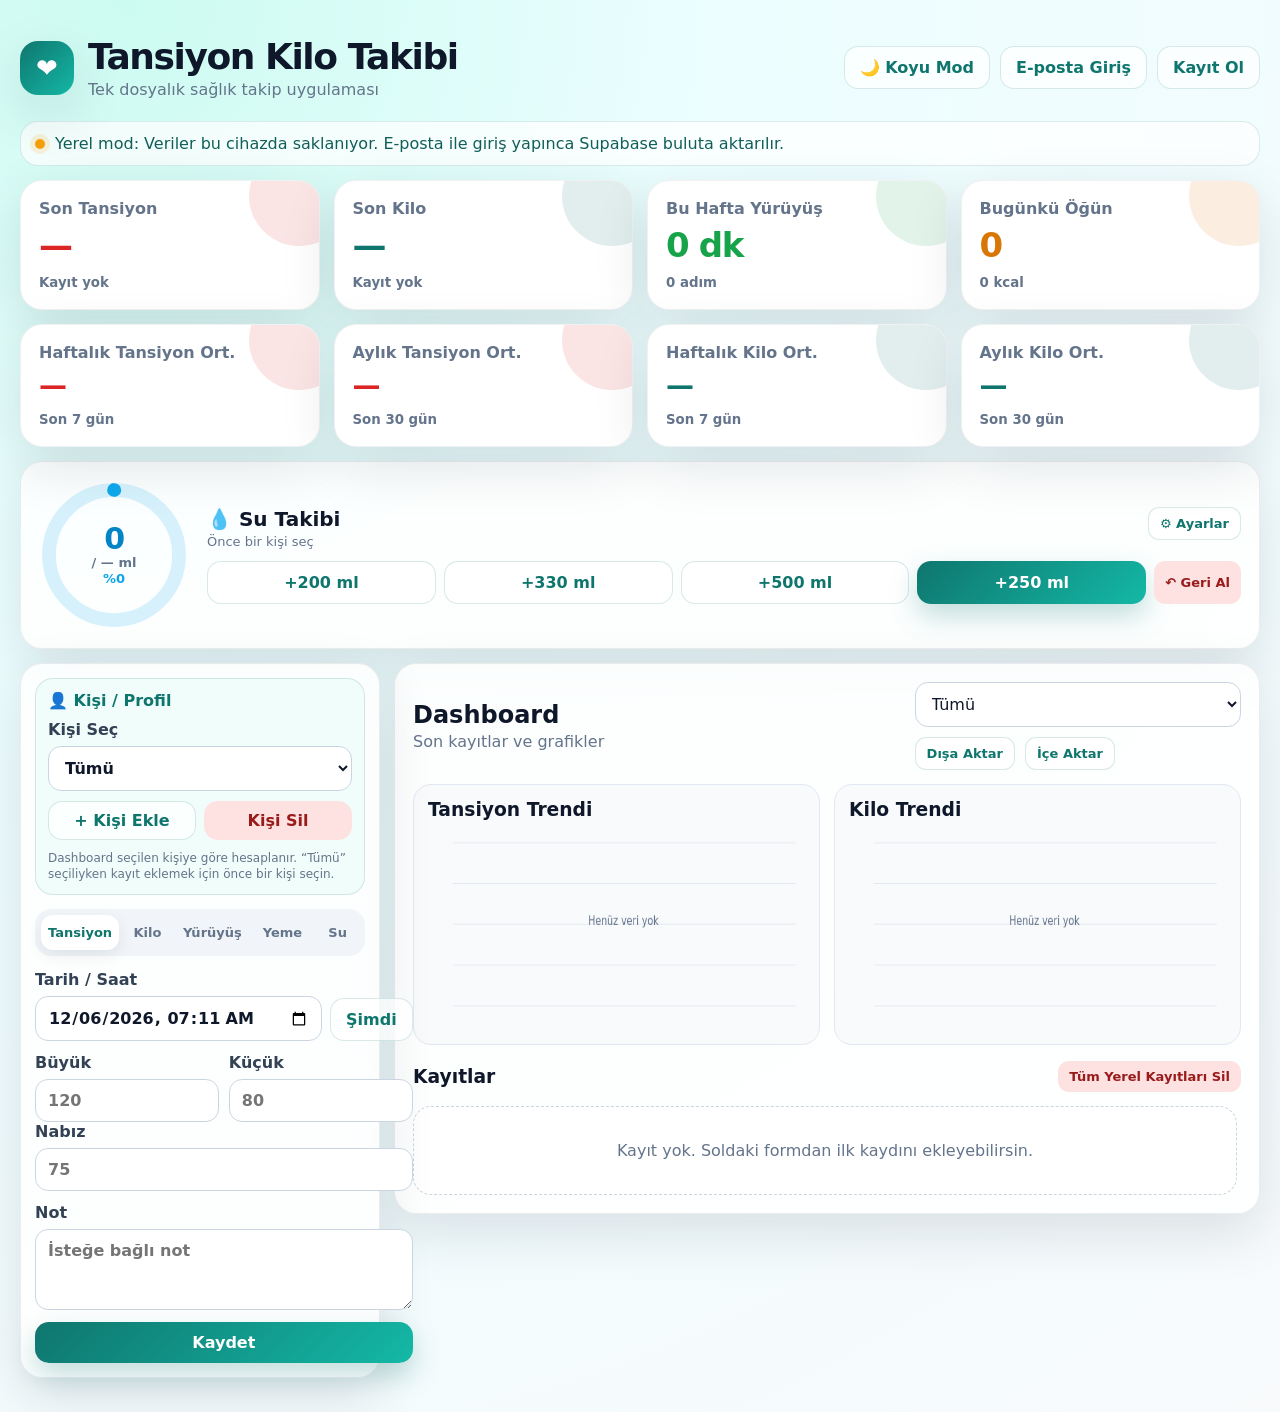
==== commit 5ed5dfd8: "Add files via upload" ====
--- a/index.html
+++ b/index.html
@@ -44,11 +44,25 @@
 body.dark .wr-bg{stroke:rgba(56,189,248,.18)}body.dark .wr-fg{stroke:#38bdf8}
 body.dark .water-ring-text strong{color:#7dd3fc}body.dark .water-ring-text small{color:#38bdf8}
 body.dark .switch-row{background:rgba(56,189,248,.08);border-color:rgba(56,189,248,.22);color:#7dd3fc}
+
+/* Giriş modalı */
+.modal-overlay{position:fixed;inset:0;background:rgba(2,6,23,.6);backdrop-filter:blur(3px);display:grid;place-items:center;z-index:1000;padding:18px}
+.modal-overlay.hidden{display:none}
+.modal-card{background:var(--surface);border-radius:var(--radius);padding:22px;width:100%;max-width:360px;box-shadow:var(--shadow);display:grid;gap:14px;animation:modalIn .2s ease}
+@keyframes modalIn{from{opacity:0;transform:translateY(10px) scale(.98)}to{opacity:1;transform:none}}
+.modal-card h3{margin:0;font-size:19px;color:var(--text)}
+.modal-card label{display:grid;gap:6px;font-weight:800;font-size:13px;color:var(--muted)}
+.pass-wrap{position:relative}
+.pass-wrap input{padding-right:46px}
+.pass-toggle{position:absolute;right:6px;top:50%;transform:translateY(-50%);background:none;border:none;cursor:pointer;font-size:17px;padding:6px;line-height:1;opacity:.65}
+.pass-toggle:hover{opacity:1}
+.modal-actions{display:flex;gap:10px;justify-content:flex-end;margin-top:4px}
+.modal-actions .btn{width:auto}
 </style>
 </head>
 <body>
 <div class="app">
-<header class="top"><div class="brand"><div class="logo">❤</div><div><h1>Tansiyon Kilo Takibi</h1><p>Tek dosyalık sağlık takip uygulaması</p></div></div><div class="actions"><button id="themeBtn" class="btn ghost" type="button">🌙 Koyu Mod</button><button id="emailLogin" class="btn ghost" type="button">E-posta Giriş</button><button id="emailSignup" class="btn ghost" type="button">Kayıt Ol</button><button id="login" class="btn ghost" type="button">Google</button><button id="logout" class="btn ghost hidden">Çıkış</button></div></header>
+<header class="top"><div class="brand"><div class="logo">❤</div><div><h1>Tansiyon Kilo Takibi</h1><p>Tek dosyalık sağlık takip uygulaması</p></div></div><div class="actions"><button id="themeBtn" class="btn ghost" type="button">🌙 Koyu Mod</button><button id="emailLogin" class="btn ghost" type="button">E-posta Giriş</button><button id="emailSignup" class="btn ghost" type="button">Kayıt Ol</button><button id="login" class="btn ghost hidden" type="button">Google</button><button id="logout" class="btn ghost hidden">Çıkış</button></div></header>
 <section id="status" class="status"><span class="dot"></span><span id="statusText">Yerel mod: Veriler bu cihazda saklanıyor.</span></section>
 <section class="grid stats"><article class="stat danger"><span>Son Tansiyon</span><strong id="lastBp">—</strong><small id="lastBpMeta">Kayıt yok</small></article><article class="stat primary"><span>Son Kilo</span><strong id="lastWeight">—</strong><small id="lastWeightMeta">Kayıt yok</small></article><article class="stat success"><span>Bu Hafta Yürüyüş</span><strong id="weekWalk">0 dk</strong><small id="weekSteps">0 adım</small></article><article class="stat amber"><span>Bugünkü Öğün</span><strong id="todayMeals">0</strong><small id="todayCalories">0 kcal</small></article></section>
 <section class="grid stats avg"><article class="stat danger"><span>Haftalık Tansiyon Ort.</span><strong id="weekBpAvg">—</strong><small>Son 7 gün</small></article><article class="stat danger"><span>Aylık Tansiyon Ort.</span><strong id="monthBpAvg">—</strong><small>Son 30 gün</small></article><article class="stat primary"><span>Haftalık Kilo Ort.</span><strong id="weekWeightAvg">—</strong><small>Son 7 gün</small></article><article class="stat primary"><span>Aylık Kilo Ort.</span><strong id="monthWeightAvg">—</strong><small>Son 30 gün</small></article></section>
@@ -64,8 +78,9 @@
 <div class="help" id="reminderHelp">Hatırlatıcı, uygulama açıkken veya ana ekrana eklenmiş (PWA) çalışırken bildirim gönderir. Telefonun bildirim iznini vermen gerekir.</div>
 </div></div>
 </section>
-<section class="layout"><aside class="panel form-panel"><div class="person-box"><div class="person-title"><span>👤 Kişi / Profil</span></div><label>Kişi Seç<select id="personSelect"></select></label><div class="person-actions"><button id="addPerson" class="btn ghost" type="button">+ Kişi Ekle</button><button id="deletePerson" class="btn danger" type="button">Kişi Sil</button></div><div class="person-note">Dashboard seçilen kişiye göre hesaplanır. “Tümü” seçiliyken kayıt eklemek için önce bir kişi seçin.</div></div><div class="tabs"><button class="tab active" data-type="bp">Tansiyon</button><button class="tab" data-type="weight">Kilo</button><button class="tab" data-type="walk">Yürüyüş</button><button class="tab" data-type="meal">Yeme</button><button class="tab" data-type="water">Su</button></div><form id="form"><input type="hidden" id="entryType" value="bp"><div class="time-row"><label>Tarih / Saat<input id="dateTime" type="datetime-local" required></label><button id="nowBtn" class="btn ghost" type="button">Şimdi</button></div><div id="bpFields"><div class="two"><label>Büyük<input id="systolic" type="number" min="50" max="260" placeholder="120"></label><label>Küçük<input id="diastolic" type="number" min="30" max="180" placeholder="80"></label></div><label>Nabız<input id="pulse" type="number" min="30" max="220" placeholder="75"></label></div><div id="weightFields" class="hidden"><label>Kilo (kg)<input id="weight" type="number" min="20" max="300" step="0.1" placeholder="78.5"></label></div><div id="walkFields" class="hidden"><div class="two"><label>Süre (dk)<input id="walkMinutes" type="number" min="1" max="1440" placeholder="30"></label><label>Adım<input id="steps" type="number" min="0" max="100000" placeholder="4000"></label></div><label>Mesafe (km)<input id="distance" type="number" min="0" max="100" step="0.01" placeholder="2.5"></label></div><div id="mealFields" class="hidden"><div class="two"><label>Öğün<select id="mealType"><option>Kahvaltı</option><option>Öğle</option><option>Akşam</option><option>Ara Öğün</option></select></label><label>Kalori<input id="calories" type="number" min="0" max="10000" placeholder="450"></label></div><label>Yediklerin<input id="food" maxlength="120" placeholder="Örn. Tavuk salata"></label></div><div id="waterFields" class="hidden"><label>Su miktarı (ml)<input id="ml" type="number" min="10" max="3000" step="10" placeholder="250"></label></div><label>Not<textarea id="note" rows="3" maxlength="300" placeholder="İsteğe bağlı not"></textarea></label><button class="btn primary" type="submit">Kaydet</button></form><div class="help">Google giriş için dosyanın içindeki <b>FIREBASE_CONFIG</b> bölümüne Firebase bilgilerinizi girmeniz gerekir. Ayar yoksa uygulama yerel modda direkt çalışır.</div></aside><main class="panel dash"><div class="panel-head"><div><h2>Dashboard</h2><p>Son kayıtlar ve grafikler</p></div><div class="filters"><select id="filter"><option value="all">Tümü</option><option value="bp">Tansiyon</option><option value="weight">Kilo</option><option value="walk">Yürüyüş</option><option value="meal">Yeme</option><option value="water">Su</option></select><button id="export" class="btn ghost small">Dışa Aktar</button><label class="btn ghost small file">İçe Aktar<input id="import" type="file" accept="application/json"></label></div></div><div class="charts"><article class="chart"><h3>Tansiyon Trendi</h3><canvas id="bpChart" width="640" height="260"></canvas></article><article class="chart"><h3>Kilo Trendi</h3><canvas id="weightChart" width="640" height="260"></canvas></article></div><div class="rec-head"><h3>Kayıtlar</h3><button id="clear" class="btn danger small">Tüm Yerel Kayıtları Sil</button></div><div id="records" class="records"></div></main></section>
+<section class="layout"><aside class="panel form-panel"><div class="person-box"><div class="person-title"><span>👤 Kişi / Profil</span></div><label>Kişi Seç<select id="personSelect"></select></label><div class="person-actions"><button id="addPerson" class="btn ghost" type="button">+ Kişi Ekle</button><button id="deletePerson" class="btn danger" type="button">Kişi Sil</button></div><div class="person-note">Dashboard seçilen kişiye göre hesaplanır. “Tümü” seçiliyken kayıt eklemek için önce bir kişi seçin.</div></div><div class="tabs"><button class="tab active" data-type="bp">Tansiyon</button><button class="tab" data-type="weight">Kilo</button><button class="tab" data-type="walk">Yürüyüş</button><button class="tab" data-type="meal">Yeme</button><button class="tab" data-type="water">Su</button></div><form id="form"><input type="hidden" id="entryType" value="bp"><div class="time-row"><label>Tarih / Saat<input id="dateTime" type="datetime-local" required></label><button id="nowBtn" class="btn ghost" type="button">Şimdi</button></div><div id="bpFields"><div class="two"><label>Büyük<input id="systolic" type="number" min="50" max="260" placeholder="120"></label><label>Küçük<input id="diastolic" type="number" min="30" max="180" placeholder="80"></label></div><label>Nabız<input id="pulse" type="number" min="30" max="220" placeholder="75"></label></div><div id="weightFields" class="hidden"><label>Kilo (kg)<input id="weight" type="number" min="20" max="300" step="0.1" placeholder="78.5"></label></div><div id="walkFields" class="hidden"><div class="two"><label>Süre (dk)<input id="walkMinutes" type="number" min="1" max="1440" placeholder="30"></label><label>Adım<input id="steps" type="number" min="0" max="100000" placeholder="4000"></label></div><label>Mesafe (km)<input id="distance" type="number" min="0" max="100" step="0.01" placeholder="2.5"></label></div><div id="mealFields" class="hidden"><div class="two"><label>Öğün<select id="mealType"><option>Kahvaltı</option><option>Öğle</option><option>Akşam</option><option>Ara Öğün</option></select></label><label>Kalori<input id="calories" type="number" min="0" max="10000" placeholder="450"></label></div><label>Yediklerin<input id="food" maxlength="120" placeholder="Örn. Tavuk salata"></label></div><div id="waterFields" class="hidden"><label>Su miktarı (ml)<input id="ml" type="number" min="10" max="3000" step="10" placeholder="250"></label></div><label>Not<textarea id="note" rows="3" maxlength="300" placeholder="İsteğe bağlı not"></textarea></label><button class="btn primary" type="submit">Kaydet</button></form></aside><main class="panel dash"><div class="panel-head"><div><h2>Dashboard</h2><p>Son kayıtlar ve grafikler</p></div><div class="filters"><select id="filter"><option value="all">Tümü</option><option value="bp">Tansiyon</option><option value="weight">Kilo</option><option value="walk">Yürüyüş</option><option value="meal">Yeme</option><option value="water">Su</option></select><button id="export" class="btn ghost small">Dışa Aktar</button><label class="btn ghost small file">İçe Aktar<input id="import" type="file" accept="application/json"></label></div></div><div class="charts"><article class="chart"><h3>Tansiyon Trendi</h3><canvas id="bpChart" width="640" height="260"></canvas></article><article class="chart"><h3>Kilo Trendi</h3><canvas id="weightChart" width="640" height="260"></canvas></article></div><div class="rec-head"><h3>Kayıtlar</h3><button id="clear" class="btn danger small">Tüm Yerel Kayıtları Sil</button></div><div id="records" class="records"></div></main></section>
 </div>
+<div id="authModal" class="modal-overlay hidden"><div class="modal-card"><h3 id="authTitle">E-posta ile giriş</h3><label>E-posta<input id="authEmail" type="email" autocomplete="email" inputmode="email" placeholder="ornek@mail.com"></label><label>Şifre (en az 6 karakter)<div class="pass-wrap"><input id="authPass" type="password" autocomplete="current-password" placeholder="••••••"><button id="authToggle" type="button" class="pass-toggle" aria-label="Şifreyi göster veya gizle">👁</button></div></label><div class="modal-actions"><button id="authCancel" class="btn ghost" type="button">Vazgeç</button><button id="authOk" class="btn primary" type="button">Devam</button></div></div></div>
 <script>
 // SUPABASE AYARLARI
 // Supabase > Project Settings > API bölümünden Project URL ve anon public key değerlerini buraya yazın.
@@ -116,8 +131,8 @@
 
   function status(t, on=false){ $('statusText').textContent = t; $('status').classList.toggle('online', on); }
   function setStatusMode(){
-    if (isCloud()) status(`Bulut mod: ${session.user.email || 'Google hesabı'} Supabase ile senkronize.`, true);
-    else status('Yerel mod: Veriler bu cihazda saklanıyor. E-posta veya Google ile girersen Supabase buluta aktarılır.', false);
+    if (isCloud()) status(`Bulut mod: ${session.user.email || 'Hesabınız'} Supabase ile senkronize.`, true);
+    else status('Yerel mod: Veriler bu cihazda saklanıyor. E-posta ile giriş yapınca Supabase buluta aktarılır.', false);
   }
 
   function applyTheme(t){
@@ -435,12 +450,28 @@
     } catch(e) { console.error(e); alert('Supabase başlatılamadı: ' + e.message); }
   }
   function askEmailPass(title){
-    const email = prompt(title + '\nE-posta adresi:');
-    if (!email) return null;
-    const password = prompt('Şifre (en az 6 karakter):');
-    if (!password) return null;
-    if (password.length < 6) { alert('Şifre en az 6 karakter olmalı.'); return null; }
-    return {email: email.trim(), password};
+    return new Promise(resolve => {
+      const modal = $('authModal'), em = $('authEmail'), pw = $('authPass'), tog = $('authToggle');
+      $('authTitle').textContent = title;
+      em.value = ''; pw.value = ''; pw.type = 'password'; tog.textContent = '👁';
+      modal.classList.remove('hidden');
+      setTimeout(() => em.focus(), 50);
+      const close = (val) => {
+        modal.classList.add('hidden');
+        tog.onclick = $('authOk').onclick = $('authCancel').onclick = modal.onclick = em.onkeydown = pw.onkeydown = null;
+        resolve(val);
+      };
+      tog.onclick = () => { const show = pw.type === 'password'; pw.type = show ? 'text' : 'password'; tog.textContent = show ? '🙈' : '👁'; pw.focus(); };
+      $('authCancel').onclick = () => close(null);
+      $('authOk').onclick = () => {
+        const email = em.value.trim(), password = pw.value;
+        if (!email) return alert('E-posta adresini gir.');
+        if (password.length < 6) return alert('Şifre en az 6 karakter olmalı.');
+        close({email, password});
+      };
+      modal.onclick = (e) => { if (e.target === modal) close(null); };
+      em.onkeydown = pw.onkeydown = (e) => { if (e.key === 'Enter') $('authOk').onclick(); };
+    });
   }
   async function ensureSupabaseReady(){
     if (!SUPABASE_URL || !SUPABASE_ANON_KEY) { alert('Supabase için SUPABASE_URL ve SUPABASE_ANON_KEY alanları doldurulmalı.'); return false; }
@@ -449,14 +480,14 @@
   }
   async function emailLogin(){
     if (!(await ensureSupabaseReady())) return;
-    const v = askEmailPass('E-posta ile giriş'); if (!v) return;
+    const v = await askEmailPass('E-posta ile giriş'); if (!v) return;
     const {error} = await sb.auth.signInWithPassword({email:v.email, password:v.password});
     if (error) return alert('Giriş başarısız: ' + error.message);
     alert('Giriş başarılı. Veriler Supabase ile senkronize edilecek.');
   }
   async function emailSignup(){
     if (!(await ensureSupabaseReady())) return;
-    const v = askEmailPass('Yeni hesap oluştur'); if (!v) return;
+    const v = await askEmailPass('Yeni hesap oluştur'); if (!v) return;
     const redirectTo = location.href.split('#')[0];
     const {error} = await sb.auth.signUp({email:v.email, password:v.password, options:{emailRedirectTo:redirectTo}});
     if (error) return alert('Kayıt başarısız: ' + error.message);
